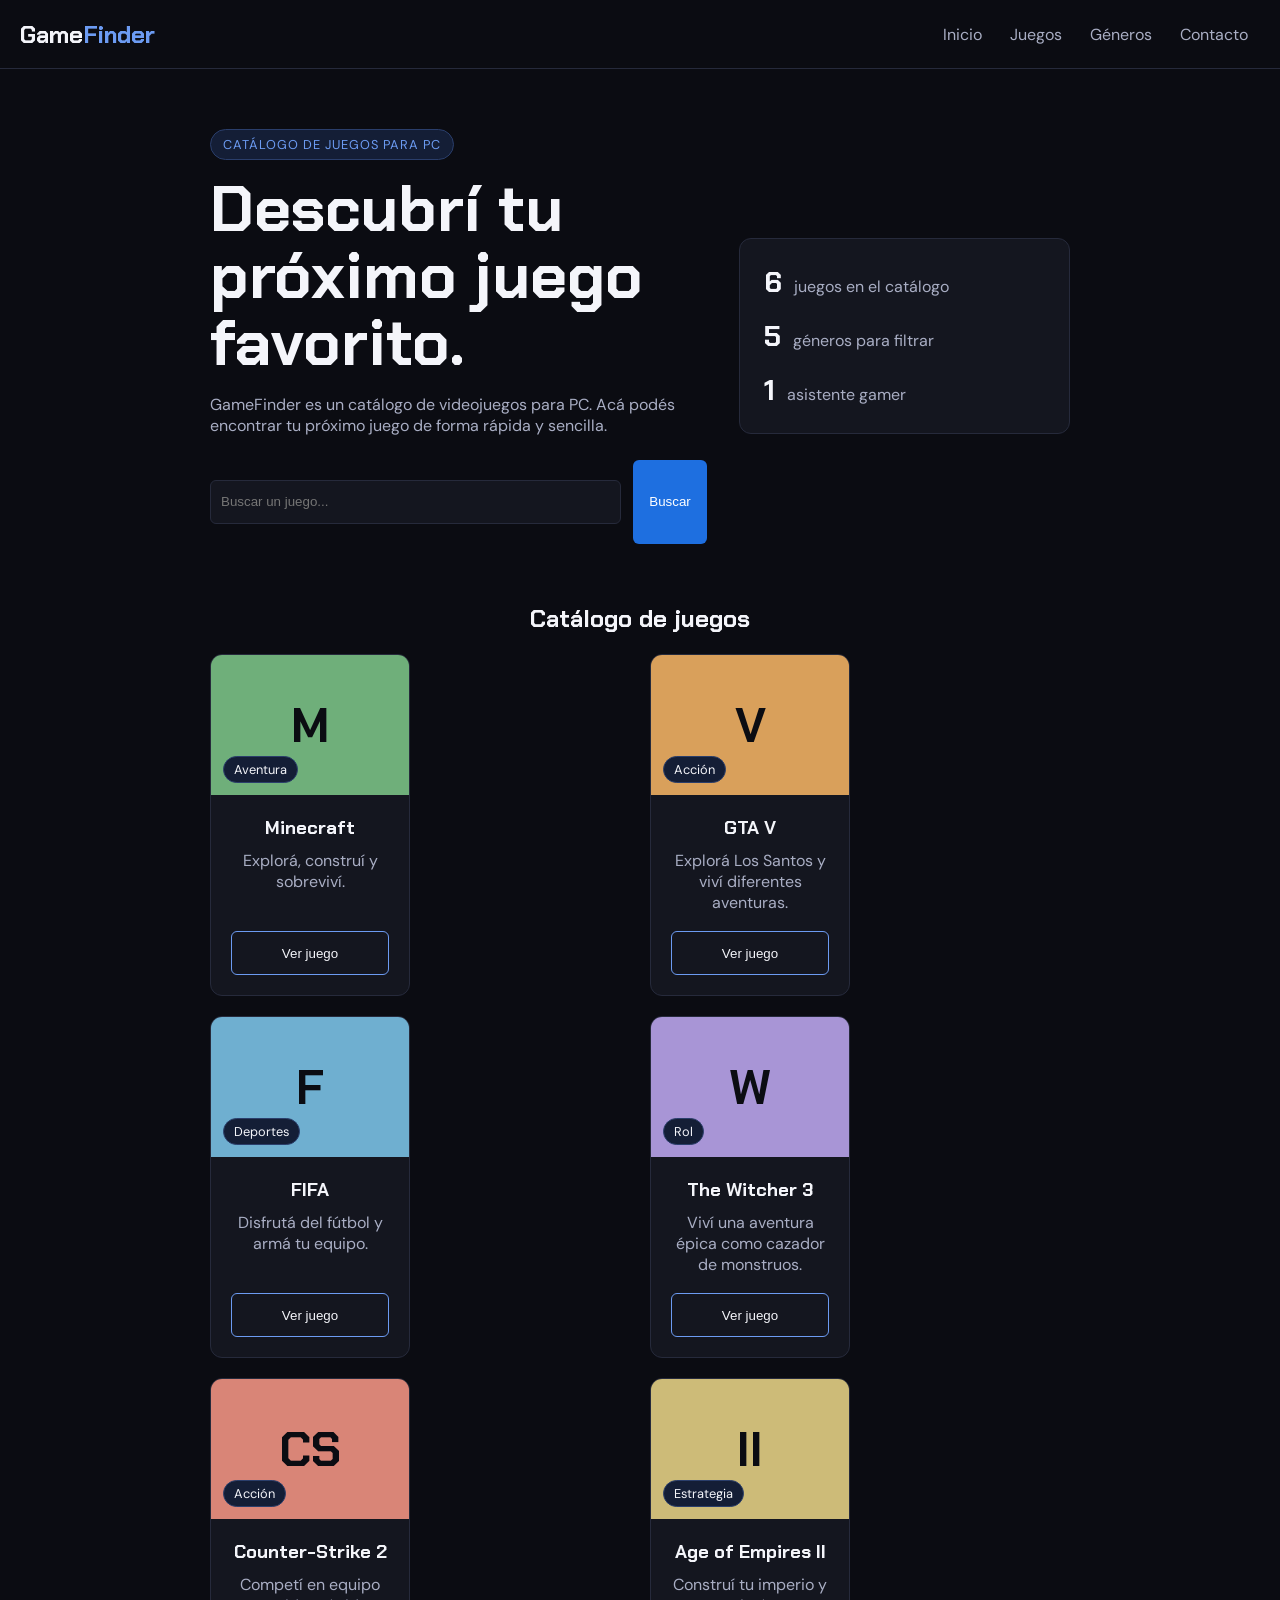
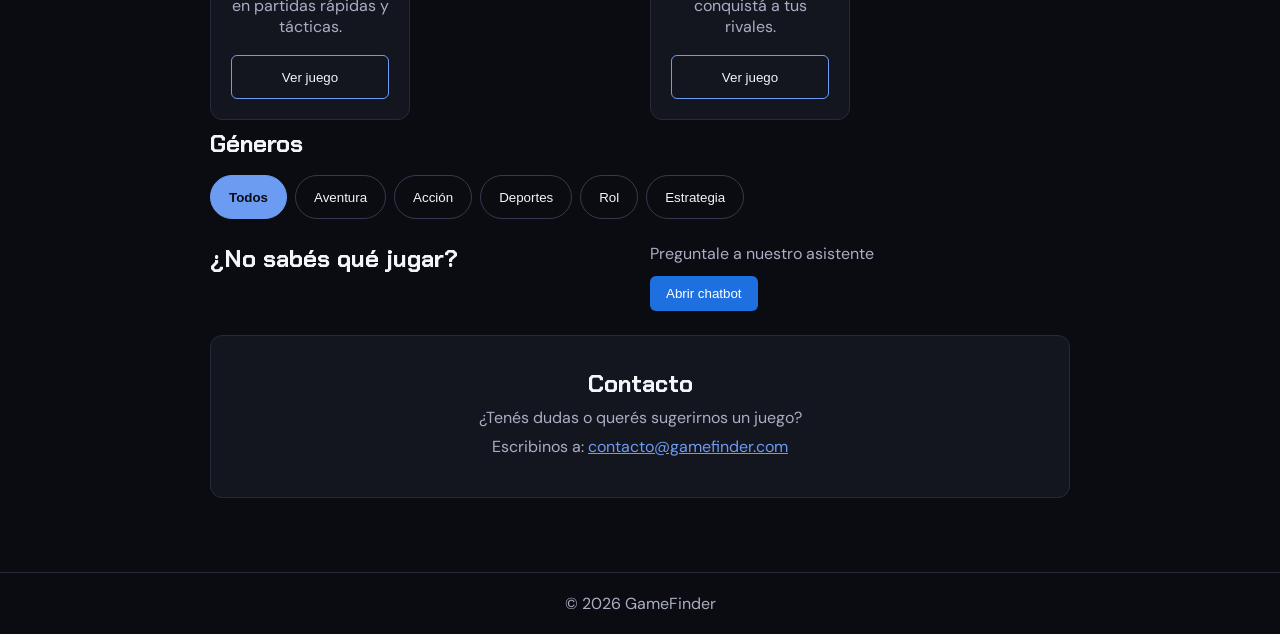
==== index.html @ 6f794fbf "style: rediseño de contacto y pie de página" ====
<!DOCTYPE html>
<html lang="es">

<head>
    <meta charset="UTF-8">
    <meta name="viewport" content="width=device-width, initial-scale=1.0">
    <title>GameFinder</title>
    <link rel="preconnect" href="https://fonts.googleapis.com">
    <link rel="preconnect" href="https://fonts.gstatic.com" crossorigin>
    <link href="https://fonts.googleapis.com/css2?family=Chakra+Petch:wght@600;700&family=DM+Sans:wght@400;500;700&display=swap" rel="stylesheet">
    <link rel="stylesheet" href="style.css">
</head>

<body>

    <header class="cabecera">
        <div class="contenedor-cabecera">
            <h1 class="logo"><a href="#inicio">Game<span>Finder</span></a></h1>
            <nav>
                <a href="#inicio">Inicio</a>
                <a href="#catalogo">Juegos</a>
                <a href="#generos">Géneros</a>
                <a href="#contacto">Contacto</a>
            </nav>
        </div>
    </header>

    <main>
 
        <section id="inicio" class="portada">
            <div class="portada-texto">
                <p class="etiqueta">CATÁLOGO DE JUEGOS PARA PC</p>
                <h2 class="titulo-portada">Descubrí tu próximo juego favorito.</h2>
                <p class="descripcion-portada">GameFinder es un catálogo de videojuegos para PC. Acá podés encontrar tu próximo juego de forma rápida y sencilla.</p>
                <div class="fila-buscador">
                    <input type="text" id="buscador" placeholder="Buscar un juego...">
                    <button type="button" id="boton-buscar">Buscar</button>
                </div>
            </div>
            <aside class="datos-portada">
                <ul>
                    <li><strong id="total-juegos">6</strong><span>juegos en el catálogo</span></li>
                    <li><strong id="total-generos">5</strong><span>géneros para filtrar</span></li>
                    <li><strong>1</strong><span>asistente gamer</span></li>
                </ul>
            </aside>
        </section>
        <h2 id="catalogo">Catálogo de juegos</h2>

        <section>

            <article data-genero="aventura">
                <div class="portada-juego" style="--color-portada: #6FAF7A;">
                    <span class="inicial" aria-hidden="true">M</span>
                    <span class="etiqueta-genero">Aventura</span>
                </div>
                <div class="cuerpo-tarjeta">
                    <h3>Minecraft</h3>
                    <p>Explorá, construí y sobreviví.</p>
                    <button>Ver juego</button>
                </div>
            </article>

            <article data-genero="accion">
                <div class="portada-juego" style="--color-portada: #D9A05B;">
                    <span class="inicial" aria-hidden="true">V</span>
                    <span class="etiqueta-genero">Acción</span>
                </div>
                <div class="cuerpo-tarjeta">
                    <h3>GTA V</h3>
                    <p>Explorá Los Santos y viví diferentes aventuras.</p>
                    <button>Ver juego</button>
                </div>
            </article>

            <article data-genero="deportes">
                <div class="portada-juego" style="--color-portada: #6FAFD0;">
                    <span class="inicial" aria-hidden="true">F</span>
                    <span class="etiqueta-genero">Deportes</span>
                </div>
                <div class="cuerpo-tarjeta">
                    <h3>FIFA</h3>
                    <p>Disfrutá del fútbol y armá tu equipo.</p>
                    <button>Ver juego</button>
                </div>
            </article>
            <article data-genero="rol">
                <div class="portada-juego" style="--color-portada: #A895D6;">
                    <span class="inicial" aria-hidden="true">W</span>
                    <span class="etiqueta-genero">Rol</span>
                </div>
                <div class="cuerpo-tarjeta">
                    <h3>The Witcher 3</h3>
                    <p>Viví una aventura épica como cazador de monstruos.</p>
                    <button>Ver juego</button>
                </div>
            </article>

            <article data-genero="accion">
                <div class="portada-juego" style="--color-portada: #D98577;">
                    <span class="inicial" aria-hidden="true">CS</span>
                    <span class="etiqueta-genero">Acción</span>
                </div>
                <div class="cuerpo-tarjeta">
                    <h3>Counter-Strike 2</h3>
                    <p>Competí en equipo en partidas rápidas y tácticas.</p>
                    <button>Ver juego</button>
                </div>
            </article>

            <article data-genero="estrategia">
                <div class="portada-juego" style="--color-portada: #CDBB78;">
                    <span class="inicial" aria-hidden="true">II</span>
                    <span class="etiqueta-genero">Estrategia</span>
                </div>
                <div class="cuerpo-tarjeta">
                    <h3>Age of Empires II</h3>
                    <p>Construí tu imperio y conquistá a tus rivales.</p>
                    <button>Ver juego</button>
                </div>
            </article>
        </section>
        <p id="sin-resultados" hidden>No encontramos juegos con esa búsqueda.</p>

        <div id="generos">
            <h2>Géneros</h2>
            <button class="activo">Todos</button>
            <button>Aventura</button>
            <button>Acción</button>
            <button>Deportes</button>
            <button>Rol</button>
            <button>Estrategia</button>
        </div>
        <section class="seccion-chat">
            <h2>¿No sabés qué jugar?</h2>
            <div class="chat-grid">
                <div class="chat-texto">
                    <p>Preguntale a nuestro asistente</p>
                    <button type="button" id="boton-chatbot" aria-expanded="false">Abrir chatbot</button>
                </div>
                <div class="panel-chat" id="panel-chat" hidden>
                    <p class="chat-titulo">Asistente gamer</p>
                    <div class="chat-mensajes" id="chat-mensajes">
                        <p class="mensaje bot">¡Hola! Soy tu asistente gamer. Contame qué te gusta y te recomiendo un juego del catálogo.</p>
                    </div>
                    <div class="chat-rapidas">
                        <button type="button" data-respuesta="accion">Quiero algo de acción</button>
                        <button type="button" data-respuesta="equipo">Para jugar en equipo</button>
                        <button type="button" data-respuesta="construir">Quiero construir</button>
                    </div>
                    <div class="chat-entrada">
                        <input type="text" id="chat-input" placeholder="Escribí lo que te gusta...">
                        <button type="button" id="chat-enviar">Enviar</button>
                    </div>
                </div>
            </div>
        </section>
        <div id="contacto">
            <h2>Contacto</h2>
            <p>¿Tenés dudas o querés sugerirnos un juego?</p>
            <p>Escribinos a: <a href="mailto:contacto@gamefinder.com">contacto@gamefinder.com</a></p>
        </div>
    </main>

    <footer>
        <p>© 2026 GameFinder</p>
    </footer>
    <script src="script.js"></script>
</body>

</html>
---- style.css ----
/* ===== Variables de color y tipografías ===== */
:root {
    --fondo: #0B0C12;
    --superficie: #14161F;
    --superficie-chat: #1E2230;
    --borde: #262A3B;
    --borde-boton: #343950;
    --texto: #F4F5FA;
    --texto-secundario: #A9AEC4;
    --acento: #6C9BF2;
    --fondo-etiqueta: #141E36;
    --borde-etiqueta: #2A3E6B;
    --fuente-titulos: 'Chakra Petch', sans-serif;
    --fuente-texto: 'DM Sans', sans-serif;
}

/* ===== Reset básico ===== */
* {
    box-sizing: border-box;
}

body {
    background-color: var(--fondo);
    color: var(--texto);
    font-family: var(--fuente-texto);
    margin: 0;
}

h1,
h2,
h3 {
    font-family: var(--fuente-titulos);
}

/* ===== Cabecera ===== */
.cabecera {
    background-color: var(--fondo);
    border-bottom: 1px solid var(--borde);
    padding: 12px 20px;
}

.contenedor-cabecera {
    max-width: 1280px;
    margin: 0 auto;
    display: flex;
    align-items: center;
    justify-content: space-between;
    gap: 16px;
    flex-wrap: wrap;
}

.logo {
    font-size: 1.5rem;
    margin: 0;
}

.logo a {
    color: var(--texto);
    text-decoration: none;
}

.logo span {
    color: var(--acento);
}

/* ===== Menú de navegación ===== */
nav {
    display: flex;
    flex-wrap: wrap;
    gap: 4px;
}

nav a {
    color: var(--texto-secundario);
    text-decoration: none;
    display: inline-flex;
    align-items: center;
    min-height: 44px;
    padding: 10px 12px;
}

nav a:hover {
    color: var(--texto);
}

/* ===== Contenido principal ===== */
main {
    max-width: 900px;
    margin: 0 auto;
    padding: 20px;
    text-align: center;
    width: 100%;
}

/* ===== Portada ===== */
.portada {
    display: grid;
    grid-template-columns: 1.2fr 0.8fr;
    gap: 32px;
    align-items: center;
    text-align: left;
    padding: 40px 0;
}

.etiqueta {
    display: inline-block;
    background-color: var(--fondo-etiqueta);
    border: 1px solid var(--borde-etiqueta);
    color: var(--acento);
    font-size: 0.8rem;
    letter-spacing: 1px;
    padding: 6px 12px;
    border-radius: 999px;
    margin: 0 0 16px 0;
}

.titulo-portada {
    font-size: clamp(2rem, 5vw, 4.25rem);
    line-height: 1.05;
    margin: 0 0 16px 0;
    color: var(--texto);
}

.descripcion-portada {
    color: var(--texto-secundario);
    margin: 0 0 24px 0;
}

.fila-buscador {
    display: flex;
    gap: 12px;
}

.fila-buscador input {
    flex: 1;
    background-color: var(--superficie);
    border: 1px solid var(--borde);
    color: var(--texto);
    min-height: 44px;
}

.fila-buscador button {
    min-height: 44px;
    white-space: nowrap;
}

.datos-portada {
    background-color: var(--superficie);
    border: 1px solid var(--borde);
    border-radius: 12px;
    padding: 24px;
}

.datos-portada ul {
    list-style: none;
    margin: 0;
    padding: 0;
    display: grid;
    gap: 16px;
}

.datos-portada li {
    display: flex;
    align-items: baseline;
    gap: 12px;
}

.datos-portada strong {
    font-family: var(--fuente-titulos);
    font-size: 1.8rem;
    color: var(--texto);
}

.datos-portada span {
    color: var(--texto-secundario);
}

/* ===== Géneros ===== */
#generos {
    display: flex;
    flex-wrap: wrap;
    gap: 8px;
    align-items: center;
    margin: 8px 0 24px 0;
    text-align: left;
}

#generos h2 {
    flex-basis: 100%;
    margin: 0 0 8px 0;
}

#generos button {
    background-color: transparent;
    border: 1px solid var(--borde-boton);
    color: var(--texto);
    border-radius: 999px;
    padding: 10px 18px;
    min-height: 44px;
    cursor: pointer;
}

#generos button:hover {
    border-color: var(--acento);
}

#generos button.activo {
    background-color: var(--acento);
    border-color: var(--acento);
    color: #0B0C12;
    font-weight: 700;
}

input {
    padding: 10px;
    width: 250px;
    border: none;
    border-radius: 6px;
    margin-bottom: 25px;
}

/* ===== Tarjetas de juegos ===== */
section {
    display: grid;
    grid-template-columns: repeat(auto-fit, minmax(280px, 1fr));
    gap: 20px;
    width: 100%;
}

article {
    background-color: var(--superficie);
    border: 1px solid var(--borde);
    border-radius: 12px;
    overflow: hidden;
    display: flex;
    flex-direction: column;
    transition: transform 0.2s;
}

article:hover {
    transform: translateY(-4px);
}

.portada-juego {
    background-color: var(--color-portada);
    min-height: 140px;
    display: flex;
    align-items: center;
    justify-content: center;
    position: relative;
}

.inicial {
    font-family: var(--fuente-titulos);
    font-size: 3rem;
    font-weight: 700;
    color: #0B0C12;
}

.etiqueta-genero {
    position: absolute;
    bottom: 12px;
    left: 12px;
    background-color: var(--fondo-etiqueta);
    border: 1px solid var(--borde-etiqueta);
    color: var(--texto);
    font-size: 0.8rem;
    padding: 4px 10px;
    border-radius: 999px;
}

.cuerpo-tarjeta {
    padding: 20px;
    display: flex;
    flex-direction: column;
    gap: 10px;
    flex: 1;
}

.cuerpo-tarjeta h3 {
    margin: 0;
}

.cuerpo-tarjeta p {
    color: var(--texto-secundario);
    margin: 0 0 8px 0;
    flex: 1;
}

.cuerpo-tarjeta button {
    background-color: transparent;
    border: 1px solid var(--acento);
    color: var(--texto);
    min-height: 44px;
}

.cuerpo-tarjeta button:hover {
    background-color: var(--acento);
    color: #0B0C12;
}

/* ===== Mensaje sin resultados ===== */
#sin-resultados {
    color: var(--texto-secundario);
    margin: 16px 0 8px 0;
}

/* ===== Botones ===== */
button {
    background-color: #1e6fe0;
    color: white;
    padding: 10px 16px;
    border: none;
    border-radius: 6px;
    cursor: pointer;
}

button:hover {
    background-color: #4da3ff;
}

/* ===== Chatbot ===== */
.seccion-chat {
    text-align: left;
    margin: 8px 0 24px 0;
}

.seccion-chat h2 {
    margin: 0 0 12px 0;
}

.chat-grid {
    display: grid;
    grid-template-columns: repeat(auto-fit, minmax(280px, 1fr));
    gap: 24px;
    align-items: start;
}

.chat-texto p {
    color: var(--texto-secundario);
    margin: 0 0 12px 0;
}

.panel-chat {
    background-color: var(--superficie);
    border: 1px solid var(--borde);
    border-radius: 12px;
    padding: 20px;
}

.chat-titulo {
    font-family: var(--fuente-titulos);
    margin: 0 0 12px 0;
}

.chat-mensajes {
    display: grid;
    gap: 10px;
    margin-bottom: 12px;
}

.mensaje {
    margin: 0;
    padding: 10px 12px;
    border-radius: 10px;
}

.mensaje.bot {
    background-color: var(--superficie-chat);
    color: var(--texto);
}

.mensaje.user {
    background-color: var(--fondo-etiqueta);
    border: 1px solid var(--borde-etiqueta);
    color: var(--texto);
}

.chat-rapidas {
    display: flex;
    flex-wrap: wrap;
    gap: 8px;
    margin-bottom: 12px;
}

.chat-rapidas button {
    background-color: transparent;
    border: 1px solid var(--borde-boton);
    color: var(--texto);
    border-radius: 999px;
    padding: 8px 14px;
    min-height: 44px;
    cursor: pointer;
}

.chat-rapidas button:hover {
    border-color: var(--acento);
}

.chat-entrada {
    display: flex;
    gap: 8px;
}

.chat-entrada input {
    flex: 1;
    background-color: var(--fondo);
    border: 1px solid var(--borde);
    color: var(--texto);
    min-height: 44px;
}

/* ===== Contacto ===== */
#contacto {
    background-color: var(--superficie);
    border: 1px solid var(--borde);
    border-radius: 12px;
    padding: 32px 24px;
    margin: 8px 0 24px 0;
}

#contacto h2 {
    margin: 0 0 8px 0;
}

#contacto p {
    color: var(--texto-secundario);
    margin: 8px 0;
}

#contacto a {
    color: var(--acento);
}

/* ===== Pie de página ===== */
footer {
    background-color: var(--fondo);
    border-top: 1px solid var(--borde);
    color: var(--texto-secundario);
    padding: 20px;
    margin-top: 30px;
    text-align: center;
}

footer p {
    margin: 0;
}

/* Buscador centrado */
input {
    display: block;
    margin: 20px auto;
    width: 300px;
    max-width: 90%;
}

/* ===== Media queries - Diseño responsive ===== */

/* Móvil: hasta 480px */
@media (max-width: 480px) {
    header {
        padding: 20px 15px;
    }

    h1 {
        font-size: 1.8rem;
    }

    header p {
        font-size: 0.95rem;
    }

    nav {
        padding: 10px;
        display: flex;
        flex-wrap: wrap;
        justify-content: center;
        gap: 5px;
    }

    nav a {
        margin: 5px 8px;
        font-size: 0.9rem;
    }

    main {
        padding: 15px 10px;
    }

    input {
        width: 90%;
        max-width: 95%;
        font-size: 0.9rem;
    }

    section {
        gap: 15px;
        flex-direction: column;
        align-items: center;
    }

    article {
        width: 100%;
        max-width: 320px;
        padding: 15px;
    }

    h2 {
        font-size: 1.4rem;
    }

    h3 {
        font-size: 1.15rem;
    }

    p {
        font-size: 0.9rem;
    }

    button {
        font-size: 0.9rem;
        padding: 9px 14px;
    }

    .chatbot {
        max-width: 95%;
        padding: 15px;
        margin: 20px auto;
    }

    #generos {
        padding: 0 5px;
    }

    #generos button {
        margin: 5px;
        font-size: 0.85rem;
        padding: 8px 12px;
    }
}

/* Tablet: 481px a 991px */
@media (min-width: 481px) and (max-width: 991px) {
    nav {
        padding: 12px;
    }

    nav a {
        margin: 8px 12px;
    }

    main {
        padding: 18px 15px;
    }

    input {
        width: 85%;
        max-width: 400px;
    }

    section {
        gap: 15px;
    }

    article {
        width: calc(50% - 10px);
        max-width: 250px;
        padding: 18px;
    }

    .chatbot {
        max-width: 80%;
    }
}

/* Laptop/Escritorio: 992px en adelante */
@media (min-width: 992px) {
    section {
        justify-content: center;
    }

    article {
        width: 200px;
    }
}
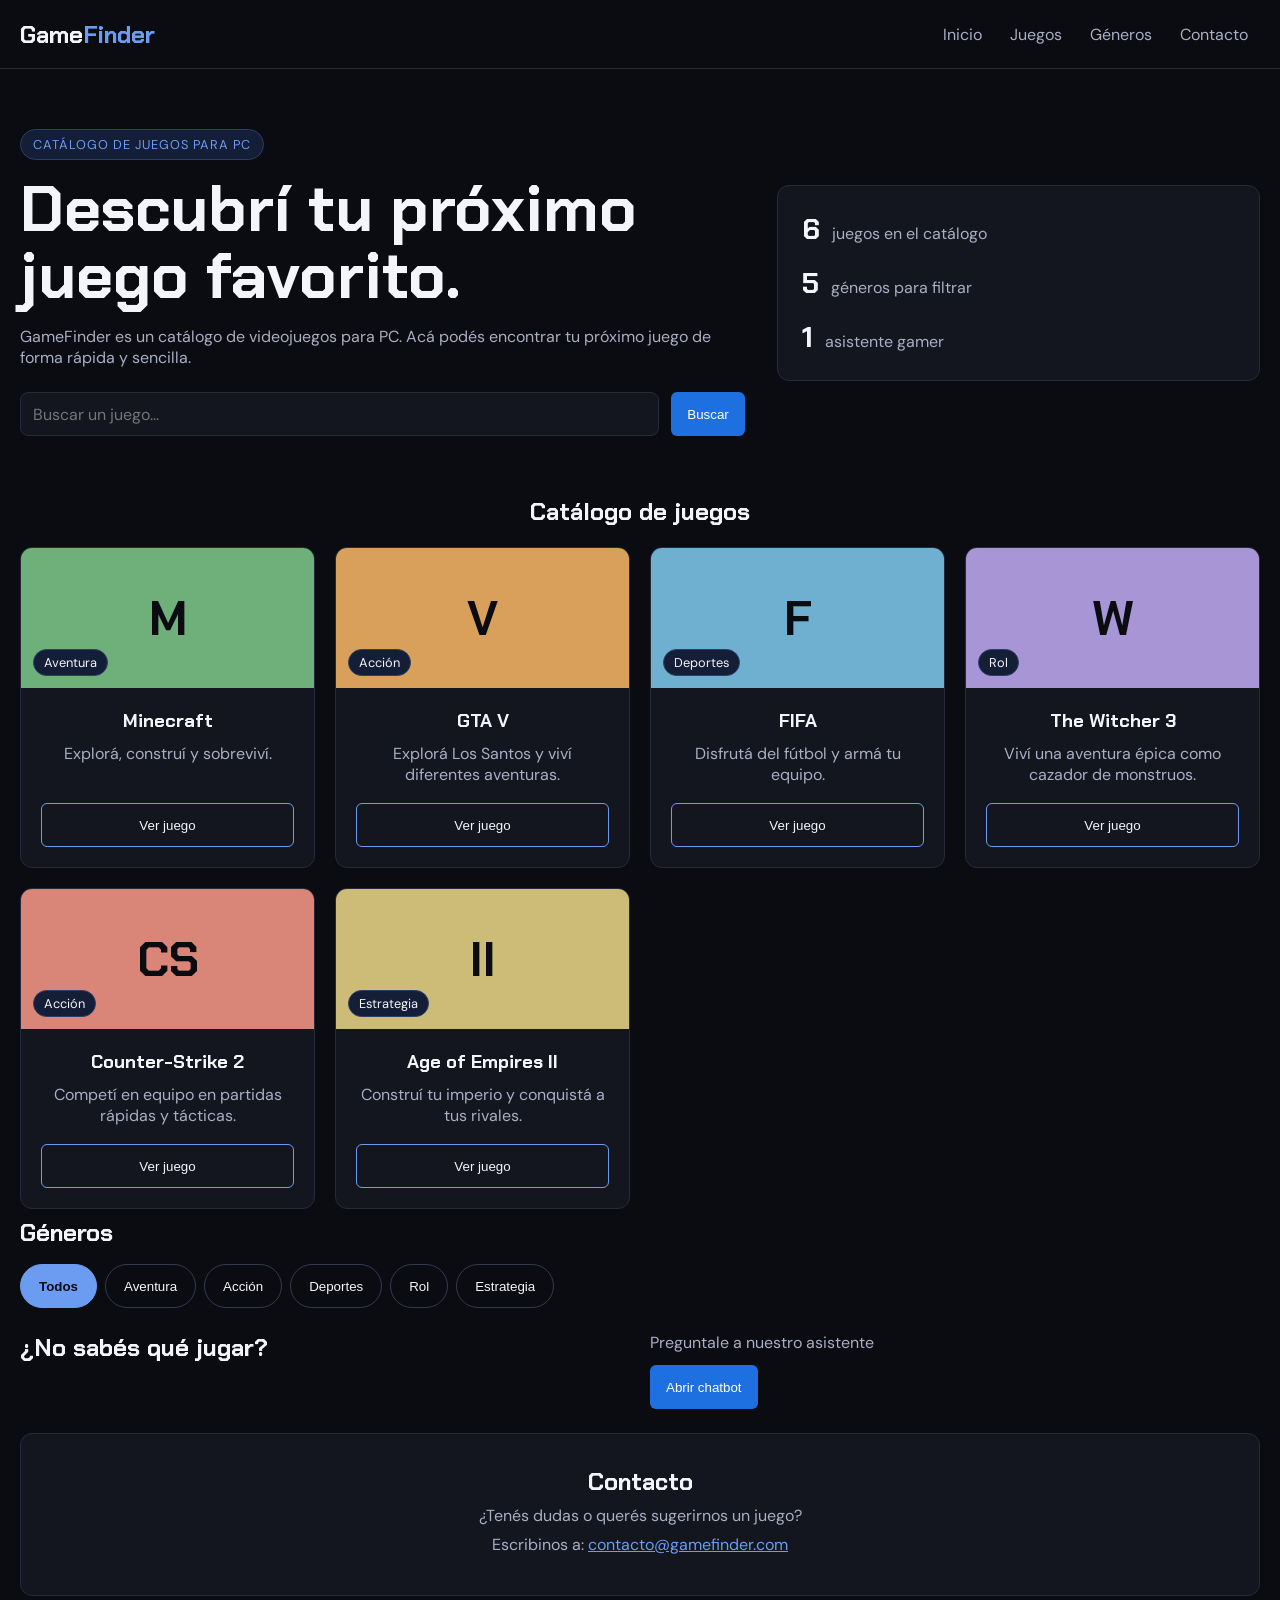
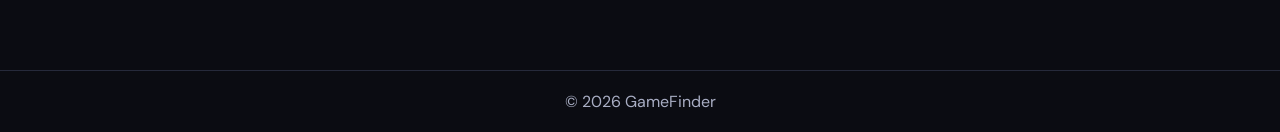
==== commit 167f3942: "fix: accesibilidad (labels, contraste, tamaño de botones)" ====
--- a/index.html
+++ b/index.html
@@ -33,6 +33,7 @@
                 <h2 class="titulo-portada">Descubrí tu próximo juego favorito.</h2>
                 <p class="descripcion-portada">GameFinder es un catálogo de videojuegos para PC. Acá podés encontrar tu próximo juego de forma rápida y sencilla.</p>
                 <div class="fila-buscador">
+                    <label class="solo-lectores" for="buscador">Buscar un juego por su nombre</label>
                     <input type="text" id="buscador" placeholder="Buscar un juego...">
                     <button type="button" id="boton-buscar">Buscar</button>
                 </div>
@@ -140,7 +141,7 @@
                 </div>
                 <div class="panel-chat" id="panel-chat" hidden>
                     <p class="chat-titulo">Asistente gamer</p>
-                    <div class="chat-mensajes" id="chat-mensajes">
+                    <div class="chat-mensajes" id="chat-mensajes" aria-live="polite">
                         <p class="mensaje bot">¡Hola! Soy tu asistente gamer. Contame qué te gusta y te recomiendo un juego del catálogo.</p>
                     </div>
                     <div class="chat-rapidas">
@@ -149,6 +150,7 @@
                         <button type="button" data-respuesta="construir">Quiero construir</button>
                     </div>
                     <div class="chat-entrada">
+                        <label class="solo-lectores" for="chat-input">Escribí lo que te gusta jugar</label>
                         <input type="text" id="chat-input" placeholder="Escribí lo que te gusta...">
                         <button type="button" id="chat-enviar">Enviar</button>
                     </div>
--- a/style.css
+++ b/style.css
@@ -32,6 +32,25 @@
     font-family: var(--fuente-titulos);
 }
 
+/* ===== Accesibilidad ===== */
+/* Etiquetas solo para lectores de pantalla. */
+.solo-lectores {
+    position: absolute;
+    width: 1px;
+    height: 1px;
+    overflow: hidden;
+    clip: rect(0, 0, 0, 0);
+    white-space: nowrap;
+}
+
+/* Foco visible para quienes navegan con teclado. */
+a:focus-visible,
+button:focus-visible,
+input:focus-visible {
+    outline: 2px solid var(--acento);
+    outline-offset: 2px;
+}
+
 /* ===== Cabecera ===== */
 .cabecera {
     background-color: var(--fondo);
@@ -211,18 +230,10 @@
     font-weight: 700;
 }
 
-input {
-    padding: 10px;
-    width: 250px;
-    border: none;
-    border-radius: 6px;
-    margin-bottom: 25px;
-}
-
 /* ===== Tarjetas de juegos ===== */
 section {
     display: grid;
-    grid-template-columns: repeat(auto-fit, minmax(280px, 1fr));
+    grid-template-columns: repeat(auto-fit, minmax(min(280px, 100%), 1fr));
     gap: 20px;
     width: 100%;
 }
@@ -313,6 +324,7 @@
     border: none;
     border-radius: 6px;
     cursor: pointer;
+    min-height: 44px;
 }
 
 button:hover {
@@ -331,7 +343,7 @@
 
 .chat-grid {
     display: grid;
-    grid-template-columns: repeat(auto-fit, minmax(280px, 1fr));
+    grid-template-columns: repeat(auto-fit, minmax(min(280px, 100%), 1fr));
     gap: 24px;
     align-items: start;
 }
@@ -446,140 +458,89 @@
     margin: 0;
 }
 
-/* Buscador centrado */
+/* ===== Campos de texto base ===== */
 input {
-    display: block;
-    margin: 20px auto;
-    width: 300px;
-    max-width: 90%;
+    font: inherit;
+    padding: 10px 12px;
+    border-radius: 8px;
 }
 
 /* ===== Media queries - Diseño responsive ===== */
 
-/* Móvil: hasta 480px */
+/* Celular: hasta 480px (una columna, menú en varias líneas) */
 @media (max-width: 480px) {
-    header {
-        padding: 20px 15px;
-    }
-
-    h1 {
-        font-size: 1.8rem;
-    }
-
-    header p {
-        font-size: 0.95rem;
-    }
-
-    nav {
-        padding: 10px;
-        display: flex;
-        flex-wrap: wrap;
-        justify-content: center;
-        gap: 5px;
+    .cabecera {
+        padding: 10px 12px;
+    }
+
+    .contenedor-cabecera {
+        gap: 8px;
+    }
+
+    .logo {
+        font-size: 1.3rem;
     }
 
     nav a {
-        margin: 5px 8px;
+        padding: 8px 10px;
         font-size: 0.9rem;
     }
 
     main {
-        padding: 15px 10px;
-    }
-
-    input {
-        width: 90%;
-        max-width: 95%;
-        font-size: 0.9rem;
-    }
-
-    section {
-        gap: 15px;
+        padding: 15px 12px;
+    }
+
+    .portada {
+        grid-template-columns: 1fr;
+        gap: 24px;
+        padding: 24px 0;
+    }
+
+    .titulo-portada {
+        font-size: 2rem;
+    }
+
+    .fila-buscador {
         flex-direction: column;
-        align-items: center;
-    }
-
-    article {
-        width: 100%;
-        max-width: 320px;
-        padding: 15px;
+    }
+
+    #generos button {
+        font-size: 0.85rem;
+        padding: 8px 14px;
+    }
+
+    .datos-portada {
+        padding: 18px;
+    }
+
+    #contacto {
+        padding: 24px 18px;
     }
 
     h2 {
         font-size: 1.4rem;
     }
-
-    h3 {
-        font-size: 1.15rem;
-    }
-
-    p {
-        font-size: 0.9rem;
-    }
-
-    button {
-        font-size: 0.9rem;
-        padding: 9px 14px;
-    }
-
-    .chatbot {
-        max-width: 95%;
-        padding: 15px;
-        margin: 20px auto;
-    }
-
-    #generos {
-        padding: 0 5px;
-    }
-
-    #generos button {
-        margin: 5px;
-        font-size: 0.85rem;
-        padding: 8px 12px;
-    }
-}
-
-/* Tablet: 481px a 991px */
+}
+
+/* Tablet: 481px a 991px (tarjetas en 2 columnas) */
 @media (min-width: 481px) and (max-width: 991px) {
-    nav {
-        padding: 12px;
-    }
-
-    nav a {
-        margin: 8px 12px;
-    }
-
     main {
-        padding: 18px 15px;
-    }
-
-    input {
-        width: 85%;
-        max-width: 400px;
+        padding: 18px 16px;
+    }
+
+    .portada {
+        grid-template-columns: 1fr;
+        gap: 24px;
     }
 
     section {
-        gap: 15px;
-    }
-
-    article {
-        width: calc(50% - 10px);
-        max-width: 250px;
-        padding: 18px;
-    }
-
-    .chatbot {
-        max-width: 80%;
-    }
-}
-
-/* Laptop/Escritorio: 992px en adelante */
+        grid-template-columns: repeat(2, 1fr);
+    }
+}
+
+/* Escritorio: 992px o más (contenido centrado) */
 @media (min-width: 992px) {
-    section {
-        justify-content: center;
-    }
-
-    article {
-        width: 200px;
+    main {
+        max-width: 1280px;
     }
 }
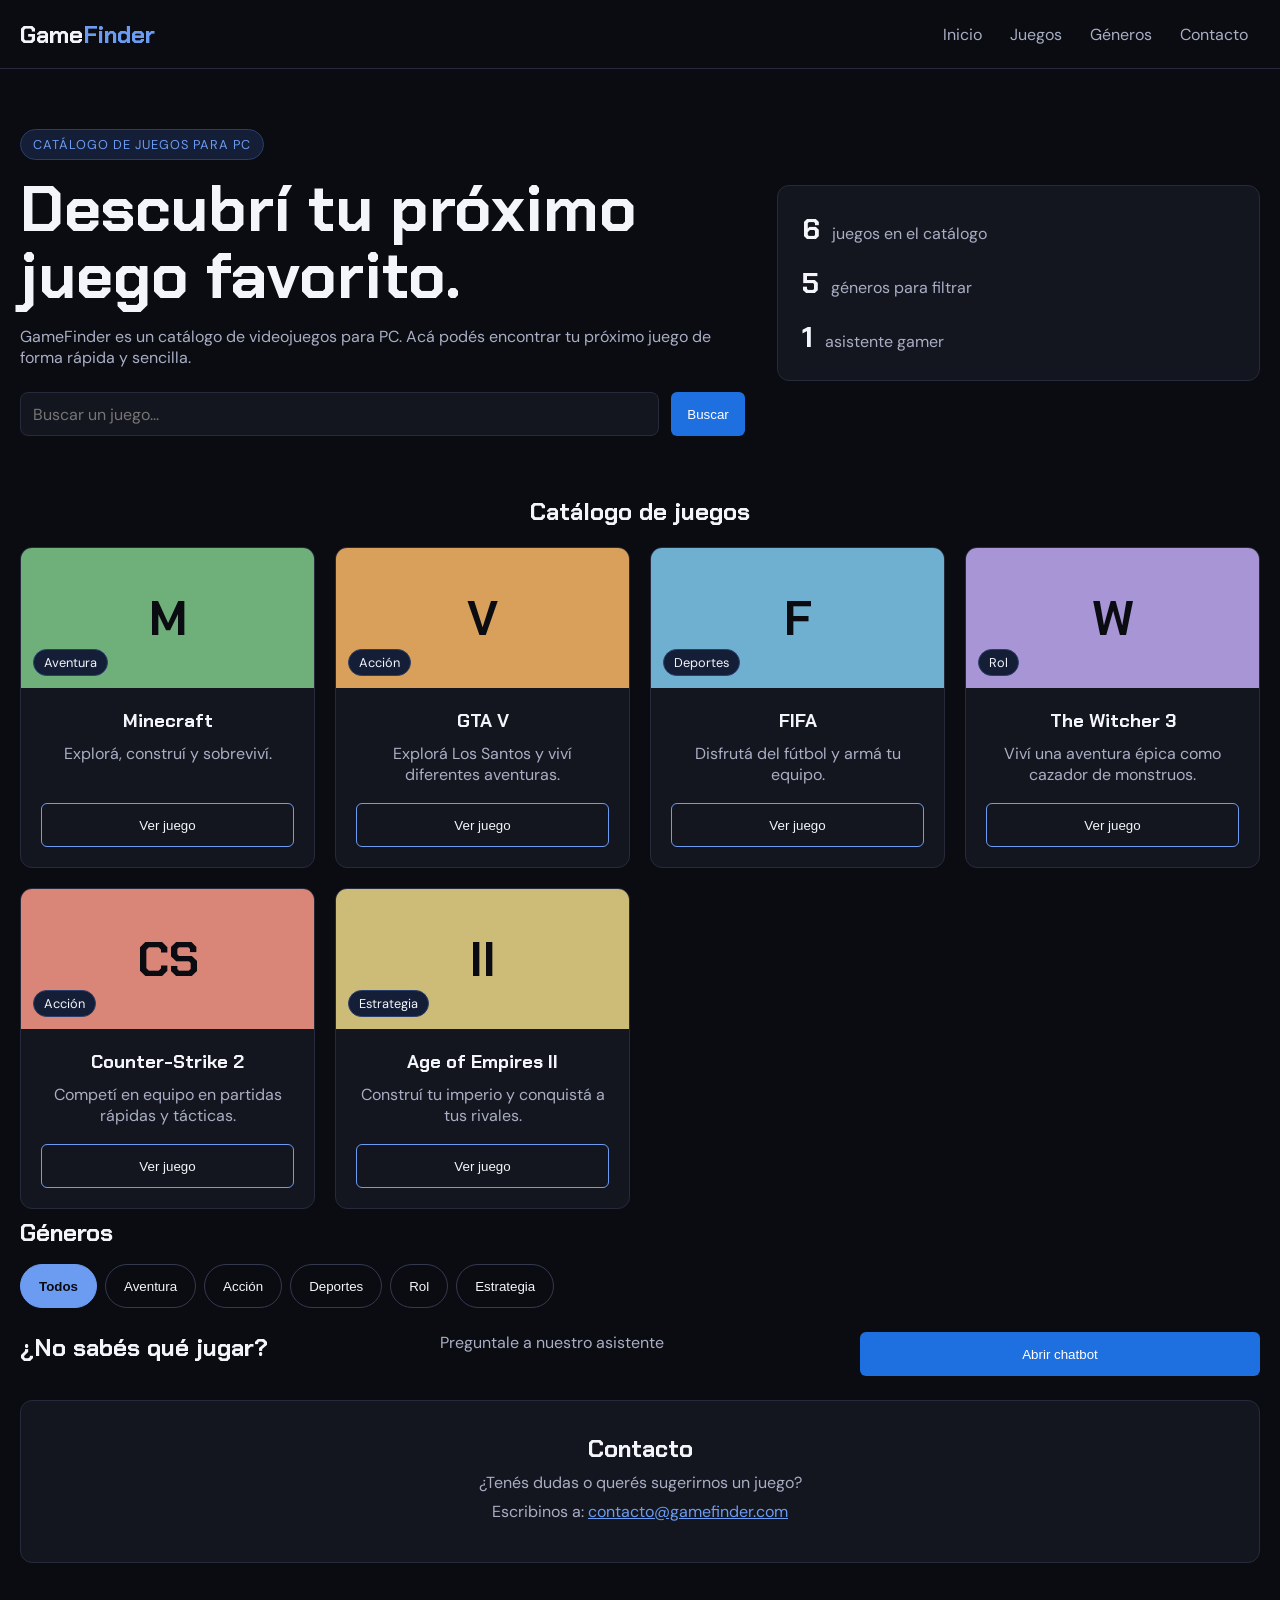
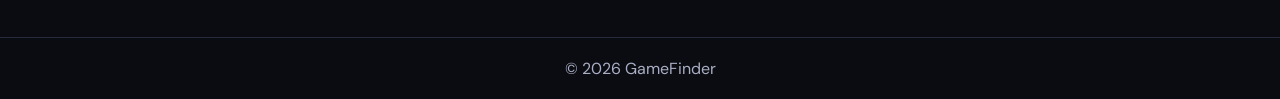
==== commit cf0bb59a: "refactor: saco el panel de chat incrustado de la sección y dejo solo el botón Abrir chatbot" ====
--- a/index.html
+++ b/index.html
@@ -134,28 +134,8 @@
         </div>
         <section class="seccion-chat">
             <h2>¿No sabés qué jugar?</h2>
-            <div class="chat-grid">
-                <div class="chat-texto">
-                    <p>Preguntale a nuestro asistente</p>
-                    <button type="button" id="boton-chatbot" aria-expanded="false">Abrir chatbot</button>
-                </div>
-                <div class="panel-chat" id="panel-chat" hidden>
-                    <p class="chat-titulo">Asistente gamer</p>
-                    <div class="chat-mensajes" id="chat-mensajes" aria-live="polite">
-                        <p class="mensaje bot">¡Hola! Soy tu asistente gamer. Contame qué te gusta y te recomiendo un juego del catálogo.</p>
-                    </div>
-                    <div class="chat-rapidas">
-                        <button type="button" data-respuesta="accion">Quiero algo de acción</button>
-                        <button type="button" data-respuesta="equipo">Para jugar en equipo</button>
-                        <button type="button" data-respuesta="construir">Quiero construir</button>
-                    </div>
-                    <div class="chat-entrada">
-                        <label class="solo-lectores" for="chat-input">Escribí lo que te gusta jugar</label>
-                        <input type="text" id="chat-input" placeholder="Escribí lo que te gusta...">
-                        <button type="button" id="chat-enviar">Enviar</button>
-                    </div>
-                </div>
-            </div>
+            <p>Preguntale a nuestro asistente</p>
+            <button type="button" id="boton-chatbot">Abrir chatbot</button>
         </section>
         <div id="contacto">
             <h2>Contacto</h2>
--- a/style.css
+++ b/style.css
@@ -331,95 +331,19 @@
     background-color: #4da3ff;
 }
 
-/* ===== Chatbot ===== */
+/* ===== Chatbot (sección) ===== */
 .seccion-chat {
     text-align: left;
     margin: 8px 0 24px 0;
 }
 
 .seccion-chat h2 {
+    margin: 0 0 8px 0;
+}
+
+.seccion-chat p {
+    color: var(--texto-secundario);
     margin: 0 0 12px 0;
-}
-
-.chat-grid {
-    display: grid;
-    grid-template-columns: repeat(auto-fit, minmax(min(280px, 100%), 1fr));
-    gap: 24px;
-    align-items: start;
-}
-
-.chat-texto p {
-    color: var(--texto-secundario);
-    margin: 0 0 12px 0;
-}
-
-.panel-chat {
-    background-color: var(--superficie);
-    border: 1px solid var(--borde);
-    border-radius: 12px;
-    padding: 20px;
-}
-
-.chat-titulo {
-    font-family: var(--fuente-titulos);
-    margin: 0 0 12px 0;
-}
-
-.chat-mensajes {
-    display: grid;
-    gap: 10px;
-    margin-bottom: 12px;
-}
-
-.mensaje {
-    margin: 0;
-    padding: 10px 12px;
-    border-radius: 10px;
-}
-
-.mensaje.bot {
-    background-color: var(--superficie-chat);
-    color: var(--texto);
-}
-
-.mensaje.user {
-    background-color: var(--fondo-etiqueta);
-    border: 1px solid var(--borde-etiqueta);
-    color: var(--texto);
-}
-
-.chat-rapidas {
-    display: flex;
-    flex-wrap: wrap;
-    gap: 8px;
-    margin-bottom: 12px;
-}
-
-.chat-rapidas button {
-    background-color: transparent;
-    border: 1px solid var(--borde-boton);
-    color: var(--texto);
-    border-radius: 999px;
-    padding: 8px 14px;
-    min-height: 44px;
-    cursor: pointer;
-}
-
-.chat-rapidas button:hover {
-    border-color: var(--acento);
-}
-
-.chat-entrada {
-    display: flex;
-    gap: 8px;
-}
-
-.chat-entrada input {
-    flex: 1;
-    background-color: var(--fondo);
-    border: 1px solid var(--borde);
-    color: var(--texto);
-    min-height: 44px;
 }
 
 /* ===== Contacto ===== */
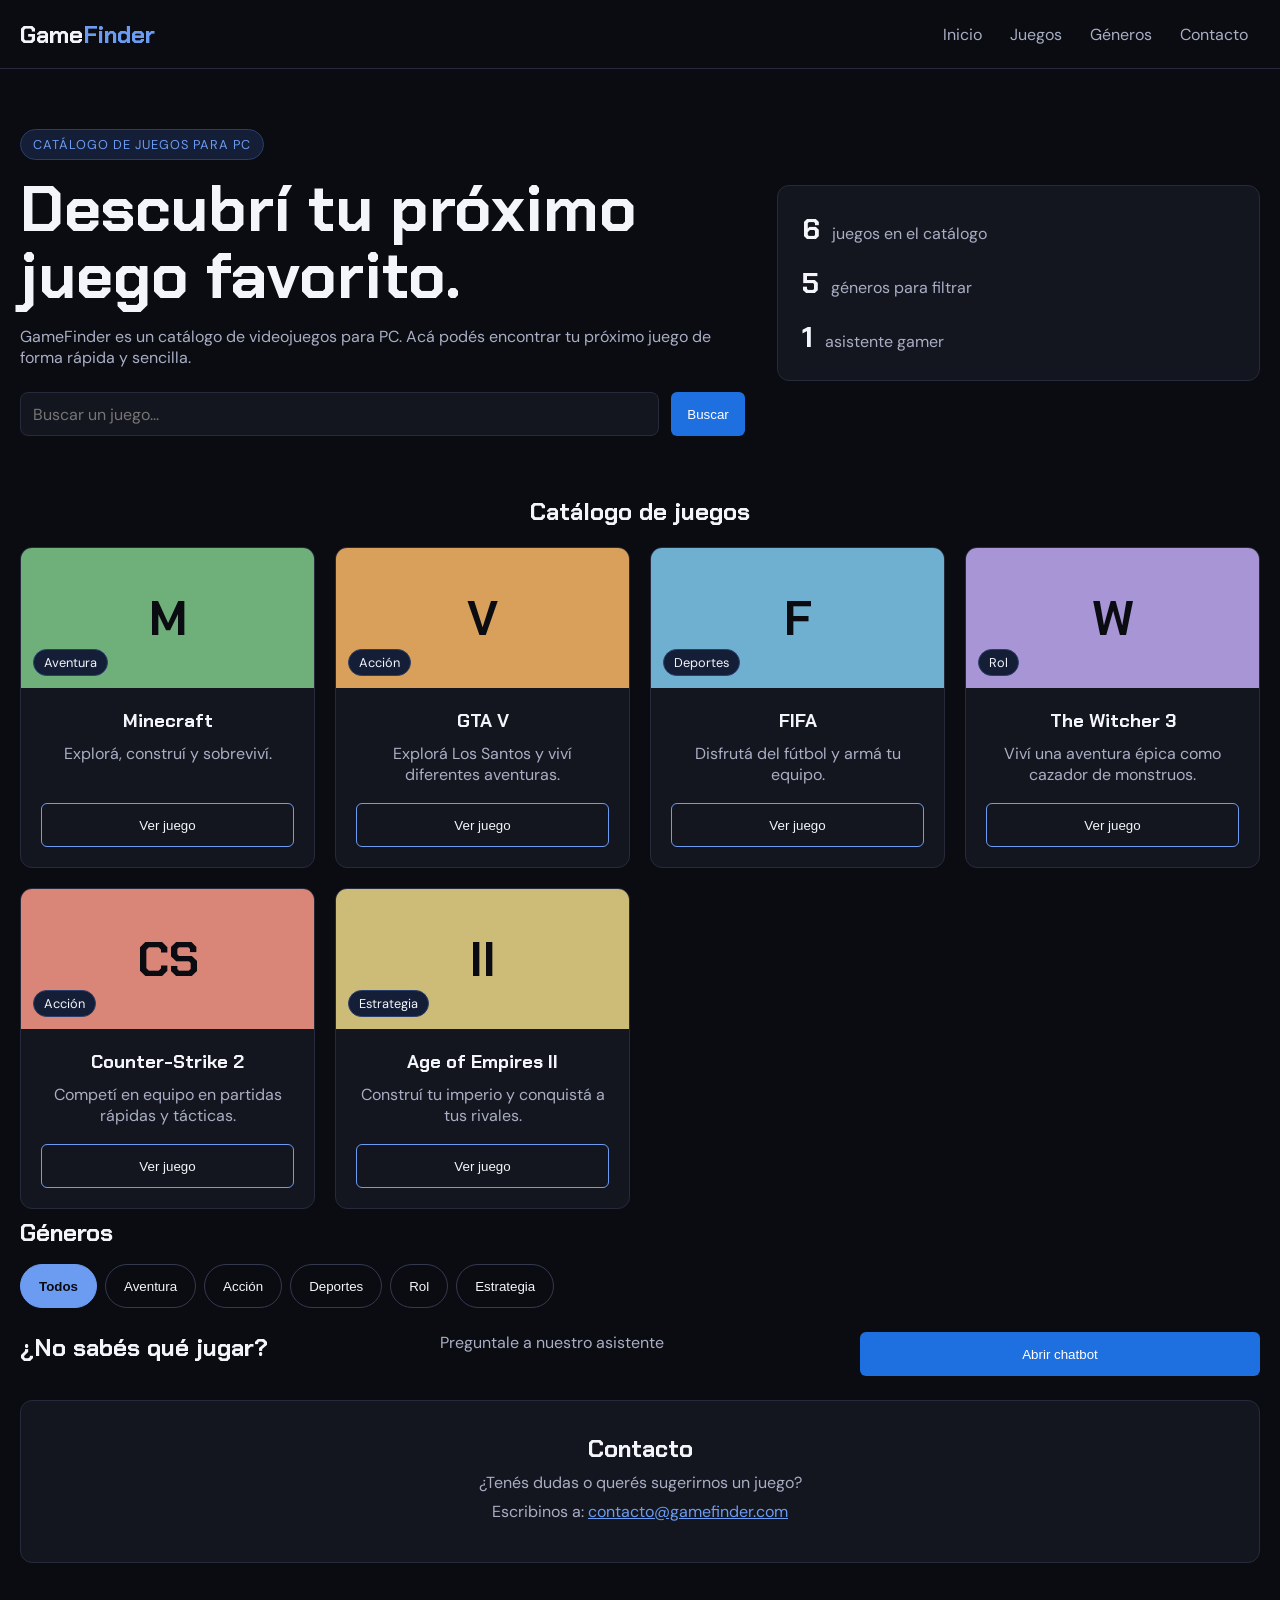
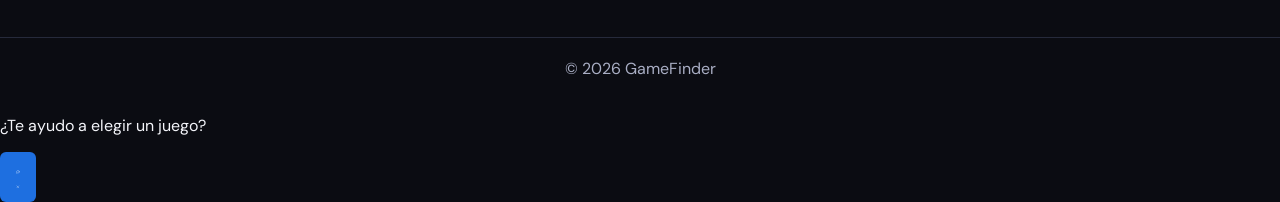
==== commit 8c73cce9: "feat: estructura HTML del botón flotante y la ventana de chat" ====
--- a/index.html
+++ b/index.html
@@ -147,6 +147,40 @@
     <footer>
         <p>© 2026 GameFinder</p>
     </footer>
+
+    <!-- ===== Chatbot flotante ===== -->
+    <p class="chat-globito" id="chat-globito">¿Te ayudo a elegir un juego?</p>
+    <button type="button" class="chat-flotante" id="boton-chat-flotante" aria-label="Abrir chat" aria-expanded="false" aria-controls="ventana-chat">
+        <svg class="icono-chat" viewBox="0 0 24 24" fill="none" stroke="currentColor" stroke-width="2" stroke-linecap="round" stroke-linejoin="round" aria-hidden="true"><path d="M21 11.5a8.38 8.38 0 0 1-.9 3.8 8.5 8.5 0 0 1-7.6 4.7 8.38 8.38 0 0 1-3.8-.9L3 21l1.9-5.7a8.38 8.38 0 0 1-.9-3.8 8.5 8.5 0 0 1 4.7-7.6 8.38 8.38 0 0 1 3.8-.9h.5a8.48 8.48 0 0 1 8 8v.5z"/></svg>
+        <svg class="icono-cerrar" viewBox="0 0 24 24" fill="none" stroke="currentColor" stroke-width="2" stroke-linecap="round" stroke-linejoin="round" aria-hidden="true"><path d="M18 6 6 18M6 6l12 12"/></svg>
+    </button>
+    <div class="ventana-chat" id="ventana-chat" role="dialog" aria-label="Chat con el asistente gamer" hidden>
+        <div class="chat-encabezado">
+            <span class="chat-avatar" aria-hidden="true">GF</span>
+            <div class="chat-quien">
+                <p class="chat-nombre">Asistente gamer</p>
+                <p class="chat-estado"><span class="chat-punto" aria-hidden="true"></span>En línea</p>
+            </div>
+            <button type="button" class="chat-cerrar" id="chat-cerrar" aria-label="Cerrar chat">
+                <svg viewBox="0 0 24 24" fill="none" stroke="currentColor" stroke-width="2" stroke-linecap="round" stroke-linejoin="round" aria-hidden="true"><path d="M18 6 6 18M6 6l12 12"/></svg>
+            </button>
+        </div>
+        <div class="chat-mensajes" id="chat-mensajes" aria-live="polite">
+            <p class="mensaje bot">¡Hola! Soy tu asistente gamer. Contame qué te gusta y te recomiendo un juego del catálogo.</p>
+        </div>
+        <div class="chat-rapidas">
+            <button type="button" data-clave="accion">Quiero algo de acción</button>
+            <button type="button" data-clave="equipo">Para jugar en equipo</button>
+            <button type="button" data-clave="construir">Quiero construir</button>
+        </div>
+        <div class="chat-barra">
+            <label class="solo-lectores" for="chat-input">Escribí lo que te gusta jugar</label>
+            <input type="text" id="chat-input" placeholder="Escribí lo que te gusta...">
+            <button type="button" id="chat-enviar" aria-label="Enviar mensaje">
+                <svg viewBox="0 0 24 24" fill="none" stroke="currentColor" stroke-width="2" stroke-linecap="round" stroke-linejoin="round" aria-hidden="true"><path d="M22 2 11 13"/><path d="M22 2 15 22l-4-9-9-4z"/></svg>
+            </button>
+        </div>
+    </div>
     <script src="script.js"></script>
 </body>
 
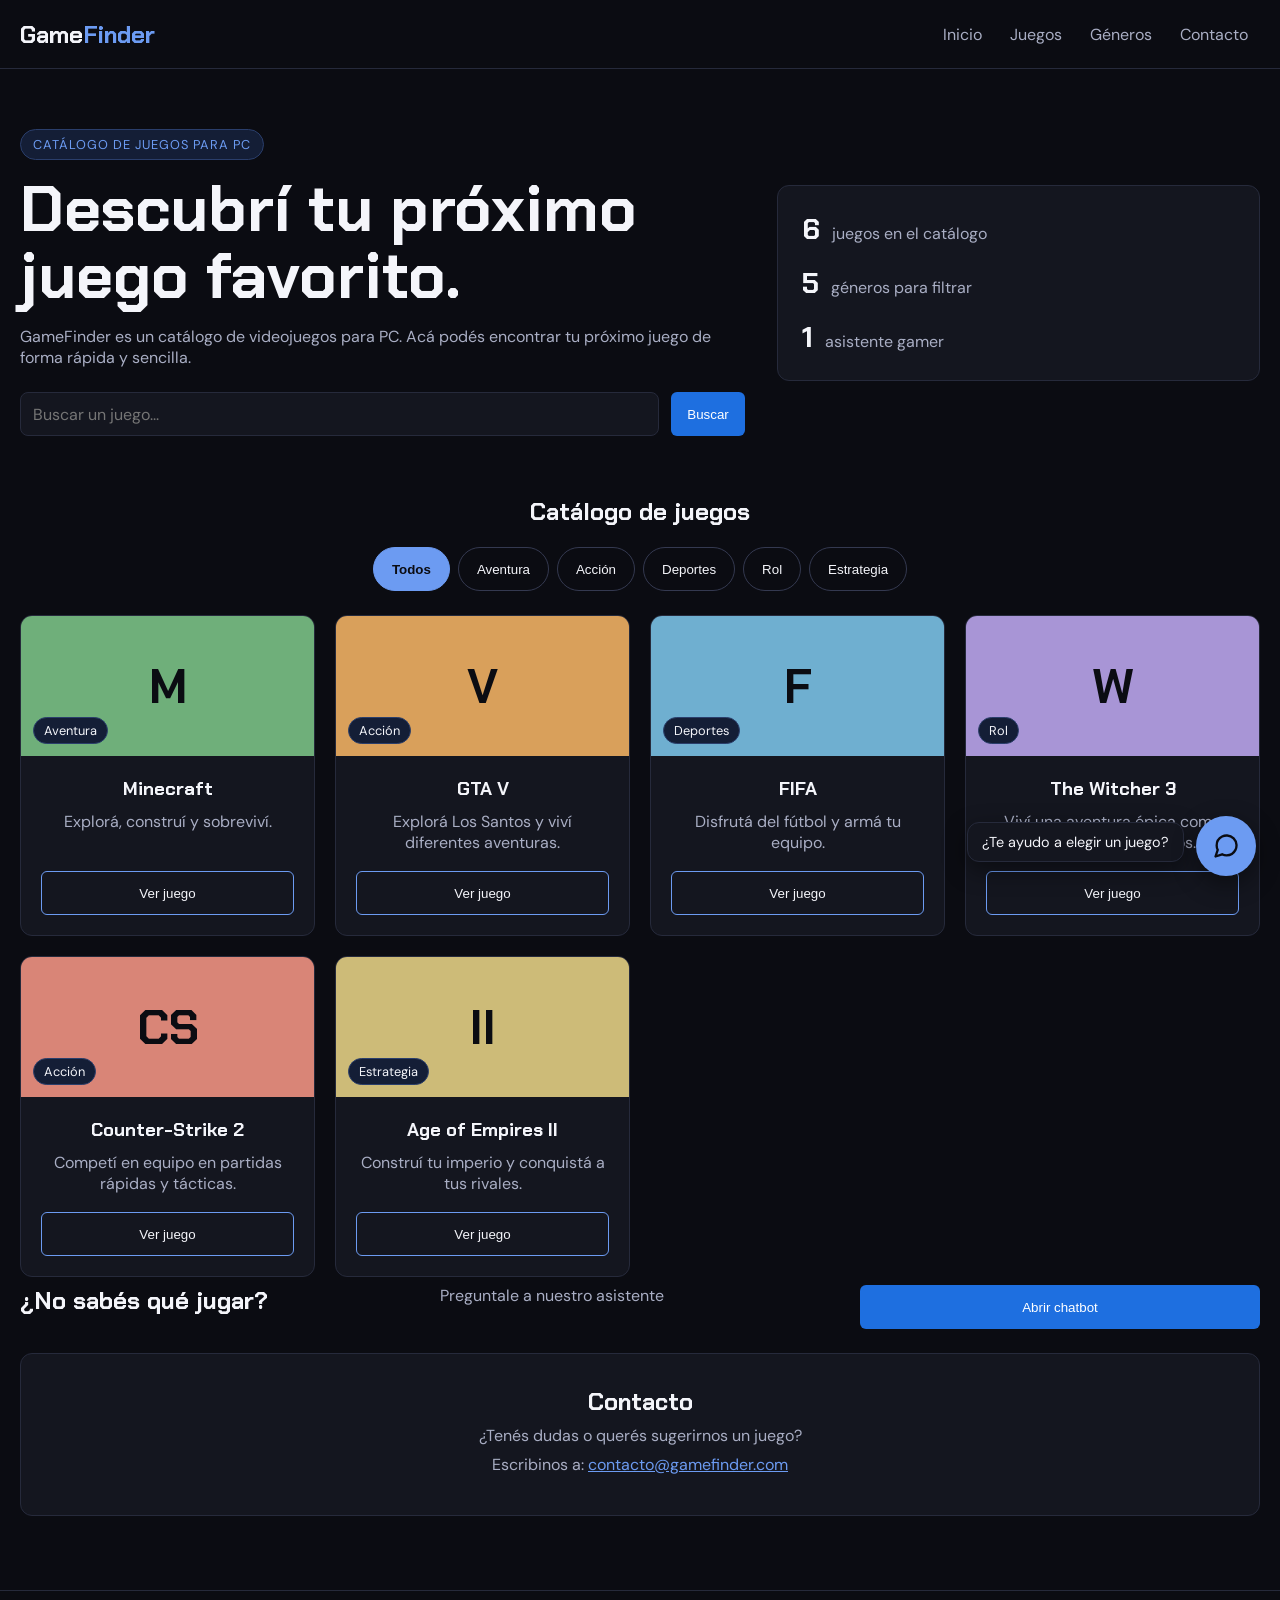
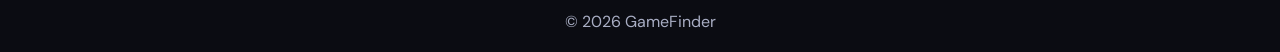
==== commit 4122234d: "style: muevo los filtros de género arriba del catálogo" ====
--- a/index.html
+++ b/index.html
@@ -47,6 +47,14 @@
             </aside>
         </section>
         <h2 id="catalogo">Catálogo de juegos</h2>
+        <div id="generos" role="group" aria-label="Filtrar por género">
+            <button class="activo">Todos</button>
+            <button>Aventura</button>
+            <button>Acción</button>
+            <button>Deportes</button>
+            <button>Rol</button>
+            <button>Estrategia</button>
+        </div>
 
         <section>
 
@@ -123,15 +131,6 @@
         </section>
         <p id="sin-resultados" hidden>No encontramos juegos con esa búsqueda.</p>
 
-        <div id="generos">
-            <h2>Géneros</h2>
-            <button class="activo">Todos</button>
-            <button>Aventura</button>
-            <button>Acción</button>
-            <button>Deportes</button>
-            <button>Rol</button>
-            <button>Estrategia</button>
-        </div>
         <section class="seccion-chat">
             <h2>¿No sabés qué jugar?</h2>
             <p>Preguntale a nuestro asistente</p>
--- a/style.css
+++ b/style.css
@@ -10,6 +10,8 @@
     --acento: #6C9BF2;
     --fondo-etiqueta: #141E36;
     --borde-etiqueta: #2A3E6B;
+    --fondo-encabezado: #171A25;
+    --en-linea: #5FBF8A;
     --fuente-titulos: 'Chakra Petch', sans-serif;
     --fuente-texto: 'DM Sans', sans-serif;
 }
@@ -200,13 +202,9 @@
     flex-wrap: wrap;
     gap: 8px;
     align-items: center;
-    margin: 8px 0 24px 0;
-    text-align: left;
-}
-
-#generos h2 {
-    flex-basis: 100%;
-    margin: 0 0 8px 0;
+    justify-content: center;
+    margin: 0 0 24px 0;
+    text-align: center;
 }
 
 #generos button {
@@ -346,6 +344,329 @@
     margin: 0 0 12px 0;
 }
 
+/* ===== Botón flotante del chat ===== */
+.chat-flotante {
+    position: fixed;
+    bottom: 24px;
+    right: 24px;
+    z-index: 100;
+    width: 60px;
+    height: 60px;
+    padding: 0;
+    border: none;
+    border-radius: 50%;
+    background-color: var(--acento);
+    color: var(--fondo);
+    display: flex;
+    align-items: center;
+    justify-content: center;
+    cursor: pointer;
+    box-shadow: 0 8px 24px rgba(0, 0, 0, 0.45);
+    transition: transform 0.15s;
+}
+
+.chat-flotante:hover {
+    transform: translateY(-2px);
+}
+
+.chat-flotante svg {
+    width: 28px;
+    height: 28px;
+}
+
+/* Muestra la X solo cuando el chat está abierto. */
+.chat-flotante .icono-cerrar {
+    display: none;
+}
+
+.chat-flotante[aria-expanded="true"] .icono-cerrar {
+    display: block;
+}
+
+.chat-flotante[aria-expanded="true"] .icono-chat {
+    display: none;
+}
+
+/* ===== Globito de invitación ===== */
+.chat-globito {
+    position: fixed;
+    bottom: 38px;
+    right: 96px;
+    z-index: 100;
+    background-color: var(--superficie);
+    border: 1px solid var(--borde);
+    border-radius: 12px;
+    padding: 10px 14px;
+    margin: 0;
+    font-size: 0.9rem;
+    white-space: nowrap;
+    box-shadow: 0 8px 24px rgba(0, 0, 0, 0.45);
+}
+
+/* ===== Ventana de chat ===== */
+.ventana-chat {
+    position: fixed;
+    bottom: 100px;
+    right: 24px;
+    z-index: 100;
+    width: 380px;
+    height: 560px;
+    max-height: calc(100dvh - 130px);
+    background-color: var(--superficie);
+    border: 1px solid var(--borde);
+    border-radius: 20px;
+    box-shadow: 0 20px 50px rgba(0, 0, 0, 0.55);
+    overflow: hidden;
+    display: flex;
+    flex-direction: column;
+    animation: chat-aparecer 0.2s ease-out;
+}
+
+.ventana-chat[hidden] {
+    display: none;
+}
+
+@keyframes chat-aparecer {
+    from {
+        opacity: 0;
+        transform: translateY(10px);
+    }
+
+    to {
+        opacity: 1;
+        transform: none;
+    }
+}
+
+/* Encabezado de la ventana. */
+.chat-encabezado {
+    display: flex;
+    align-items: center;
+    gap: 12px;
+    background-color: var(--fondo-encabezado);
+    border-bottom: 1px solid var(--borde);
+    padding: 12px 12px 12px 16px;
+}
+
+.chat-avatar {
+    width: 40px;
+    height: 40px;
+    flex-shrink: 0;
+    border-radius: 50%;
+    background-color: var(--acento);
+    color: var(--fondo);
+    font-family: var(--fuente-titulos);
+    font-weight: 700;
+    display: flex;
+    align-items: center;
+    justify-content: center;
+}
+
+.chat-quien {
+    flex: 1;
+}
+
+.chat-nombre {
+    font-family: var(--fuente-titulos);
+    font-weight: 700;
+    font-size: 0.95rem;
+    margin: 0;
+}
+
+.chat-estado {
+    display: flex;
+    align-items: center;
+    gap: 6px;
+    font-size: 0.8rem;
+    color: var(--texto-secundario);
+    margin: 0;
+}
+
+.chat-punto {
+    width: 8px;
+    height: 8px;
+    border-radius: 50%;
+    background-color: var(--en-linea);
+}
+
+.chat-cerrar {
+    width: 44px;
+    height: 44px;
+    min-height: 44px;
+    background-color: transparent;
+    color: var(--texto-secundario);
+    border-radius: 8px;
+    display: flex;
+    align-items: center;
+    justify-content: center;
+}
+
+.chat-cerrar:hover {
+    color: var(--texto);
+    background-color: var(--superficie-chat);
+}
+
+.chat-cerrar svg {
+    width: 20px;
+    height: 20px;
+}
+
+/* Zona de mensajes con scroll interno. */
+.chat-mensajes {
+    flex: 1;
+    overflow-y: auto;
+    display: flex;
+    flex-direction: column;
+    gap: 10px;
+    padding: 16px;
+}
+
+.ventana-chat .mensaje {
+    margin: 0;
+    padding: 10px 12px;
+    border-radius: 14px;
+    max-width: 82%;
+    font-size: 0.9rem;
+}
+
+.ventana-chat .mensaje.bot {
+    align-self: flex-start;
+    background-color: var(--superficie-chat);
+    color: var(--texto);
+    border-bottom-left-radius: 4px;
+}
+
+.ventana-chat .mensaje.user {
+    align-self: flex-end;
+    background-color: var(--acento);
+    color: var(--fondo);
+    border-bottom-right-radius: 4px;
+    max-width: 70%;
+}
+
+/* Puntitos de "escribiendo...". */
+.mensaje.escribiendo {
+    display: flex;
+    gap: 4px;
+    padding: 12px 14px;
+}
+
+.mensaje.escribiendo span {
+    width: 6px;
+    height: 6px;
+    border-radius: 50%;
+    background-color: var(--texto-secundario);
+    animation: punto-escribiendo 1s infinite;
+}
+
+.mensaje.escribiendo span:nth-child(2) {
+    animation-delay: 0.2s;
+}
+
+.mensaje.escribiendo span:nth-child(3) {
+    animation-delay: 0.4s;
+}
+
+@keyframes punto-escribiendo {
+    0%, 100% {
+        opacity: 0.3;
+    }
+
+    50% {
+        opacity: 1;
+    }
+}
+
+/* Tarjeta de recomendación dentro de la burbuja. */
+.mensaje.bot.tarjeta-juego {
+    padding: 0;
+    overflow: hidden;
+}
+
+.tarjeta-franja {
+    display: block;
+    height: 8px;
+}
+
+.tarjeta-nombre {
+    font-family: var(--fuente-titulos);
+    font-weight: 700;
+    margin: 12px 12px 4px;
+}
+
+.tarjeta-dato {
+    font-size: 0.85rem;
+    color: var(--texto-secundario);
+    margin: 0 12px 8px;
+}
+
+.tarjeta-link {
+    display: inline-block;
+    font-size: 0.85rem;
+    color: var(--acento);
+    margin: 0 12px 12px;
+}
+
+/* Respuestas rápidas. */
+.chat-rapidas {
+    display: flex;
+    flex-wrap: wrap;
+    gap: 8px;
+    padding: 0 16px 12px;
+}
+
+.chat-rapidas button {
+    background-color: transparent;
+    border: 1px solid var(--borde-boton);
+    color: var(--texto);
+    border-radius: 999px;
+    padding: 8px 14px;
+    min-height: 40px;
+    font-family: var(--fuente-texto);
+    font-size: 0.8rem;
+    cursor: pointer;
+}
+
+.chat-rapidas button:hover {
+    border-color: var(--acento);
+}
+
+/* Barra de escritura. */
+.chat-barra {
+    display: flex;
+    gap: 8px;
+    background-color: var(--fondo-encabezado);
+    border-top: 1px solid var(--borde);
+    padding: 12px;
+}
+
+.chat-barra input {
+    flex: 1;
+    height: 46px;
+    background-color: var(--fondo);
+    border: 1px solid var(--borde-boton);
+    color: var(--texto);
+}
+
+.chat-barra button {
+    width: 46px;
+    height: 46px;
+    min-height: 46px;
+    padding: 0;
+    background-color: transparent;
+    border: 1px solid var(--acento);
+    border-radius: 10px;
+    color: var(--acento);
+    display: flex;
+    align-items: center;
+    justify-content: center;
+}
+
+.chat-barra button svg {
+    width: 20px;
+    height: 20px;
+}
+
 /* ===== Contacto ===== */
 #contacto {
     background-color: var(--superficie);
@@ -444,6 +765,27 @@
     h2 {
         font-size: 1.4rem;
     }
+
+    /* Chat flotante a casi pantalla completa. */
+    .chat-globito {
+        display: none;
+    }
+
+    .chat-flotante {
+        bottom: 16px;
+        right: 16px;
+    }
+
+    .ventana-chat {
+        top: 12px;
+        right: 12px;
+        left: 12px;
+        bottom: auto;
+        width: auto;
+        height: calc(100vh - 24px);
+        height: calc(100dvh - 24px);
+        max-height: none;
+    }
 }
 
 /* Tablet: 481px a 991px (tarjetas en 2 columnas) */
@@ -467,4 +809,27 @@
     main {
         max-width: 1280px;
     }
+}
+
+/* ===== Movimiento reducido ===== */
+@media (prefers-reduced-motion: reduce) {
+    .ventana-chat {
+        animation: none;
+    }
+
+    .chat-flotante {
+        transition: none;
+    }
+
+    .chat-flotante:hover {
+        transform: none;
+    }
+
+    .mensaje.escribiendo span {
+        animation: none;
+    }
+
+    article:hover {
+        transform: none;
+    }
 }
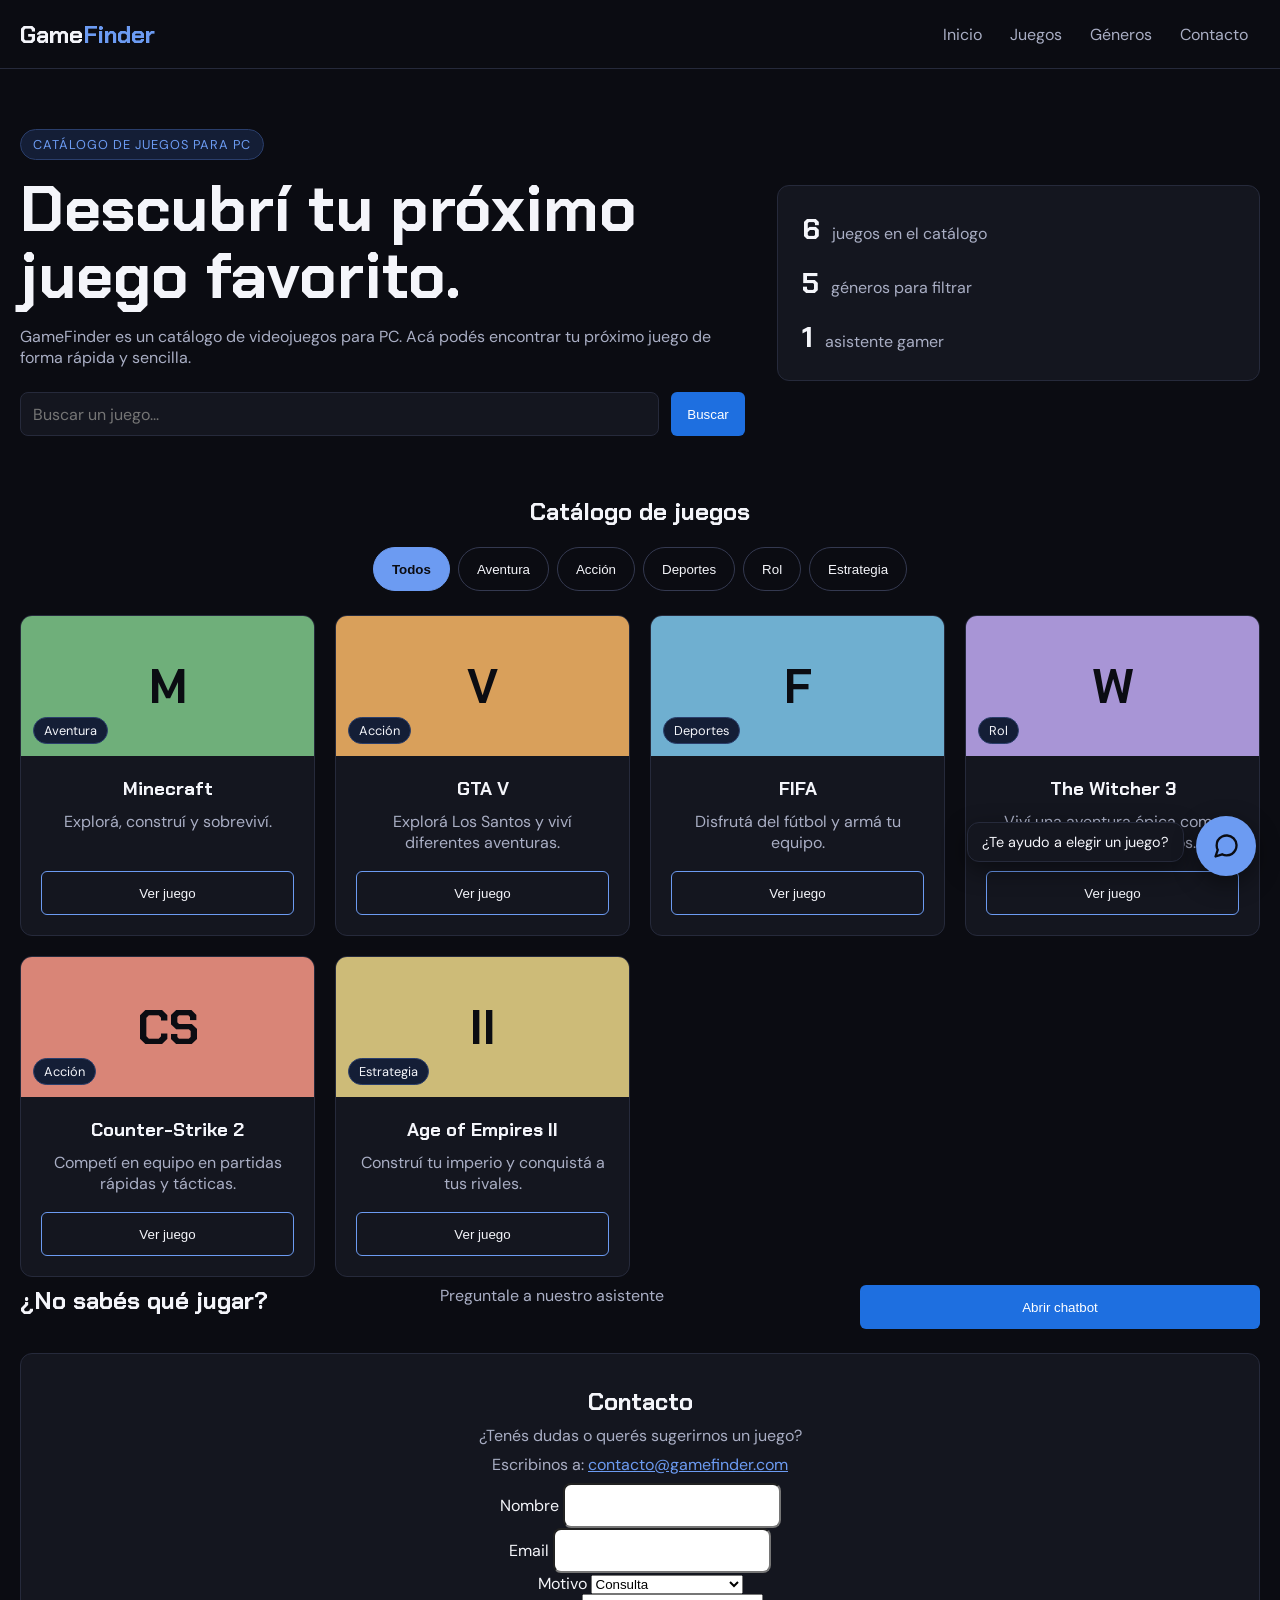
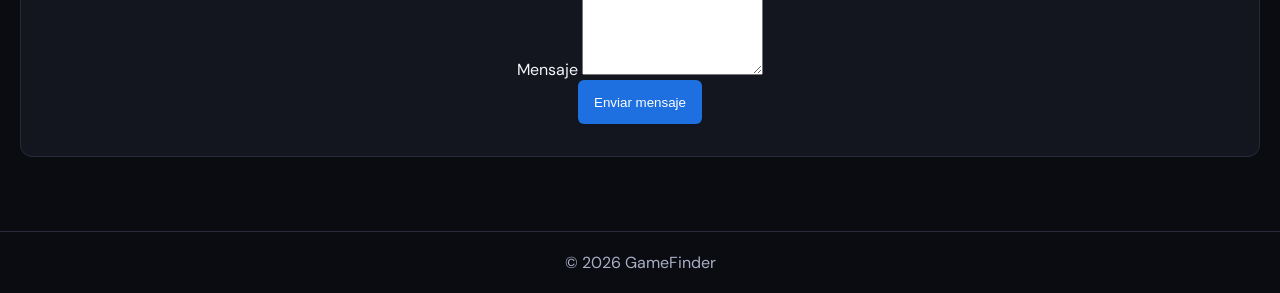
==== commit b8d56c39: "feat: estructura HTML del formulario de contacto" ====
--- a/index.html
+++ b/index.html
@@ -137,9 +137,40 @@
             <button type="button" id="boton-chatbot">Abrir chatbot</button>
         </section>
         <div id="contacto">
-            <h2>Contacto</h2>
-            <p>¿Tenés dudas o querés sugerirnos un juego?</p>
-            <p>Escribinos a: <a href="mailto:contacto@gamefinder.com">contacto@gamefinder.com</a></p>
+            <div class="contacto-info">
+                <h2>Contacto</h2>
+                <p>¿Tenés dudas o querés sugerirnos un juego?</p>
+                <p>Escribinos a: <a href="mailto:contacto@gamefinder.com">contacto@gamefinder.com</a></p>
+            </div>
+            <div class="contacto-tarjeta">
+                <form id="formulario-contacto" novalidate>
+                    <div class="campo">
+                        <label for="nombre">Nombre</label>
+                        <input type="text" id="nombre" name="nombre" autocomplete="name">
+                        <p class="error" id="error-nombre" hidden></p>
+                    </div>
+                    <div class="campo">
+                        <label for="email">Email</label>
+                        <input type="email" id="email" name="email" autocomplete="email">
+                        <p class="error" id="error-email" hidden></p>
+                    </div>
+                    <div class="campo">
+                        <label for="motivo">Motivo</label>
+                        <select id="motivo" name="motivo">
+                            <option value="consulta">Consulta</option>
+                            <option value="sugerencia">Sugerir un juego</option>
+                            <option value="problema">Reportar un problema</option>
+                        </select>
+                    </div>
+                    <div class="campo">
+                        <label for="mensaje">Mensaje</label>
+                        <textarea id="mensaje" name="mensaje" rows="5"></textarea>
+                        <p class="error" id="error-mensaje" hidden></p>
+                    </div>
+                    <button type="submit">Enviar mensaje</button>
+                </form>
+                <p class="exito" id="mensaje-exito" hidden></p>
+            </div>
         </div>
     </main>
 
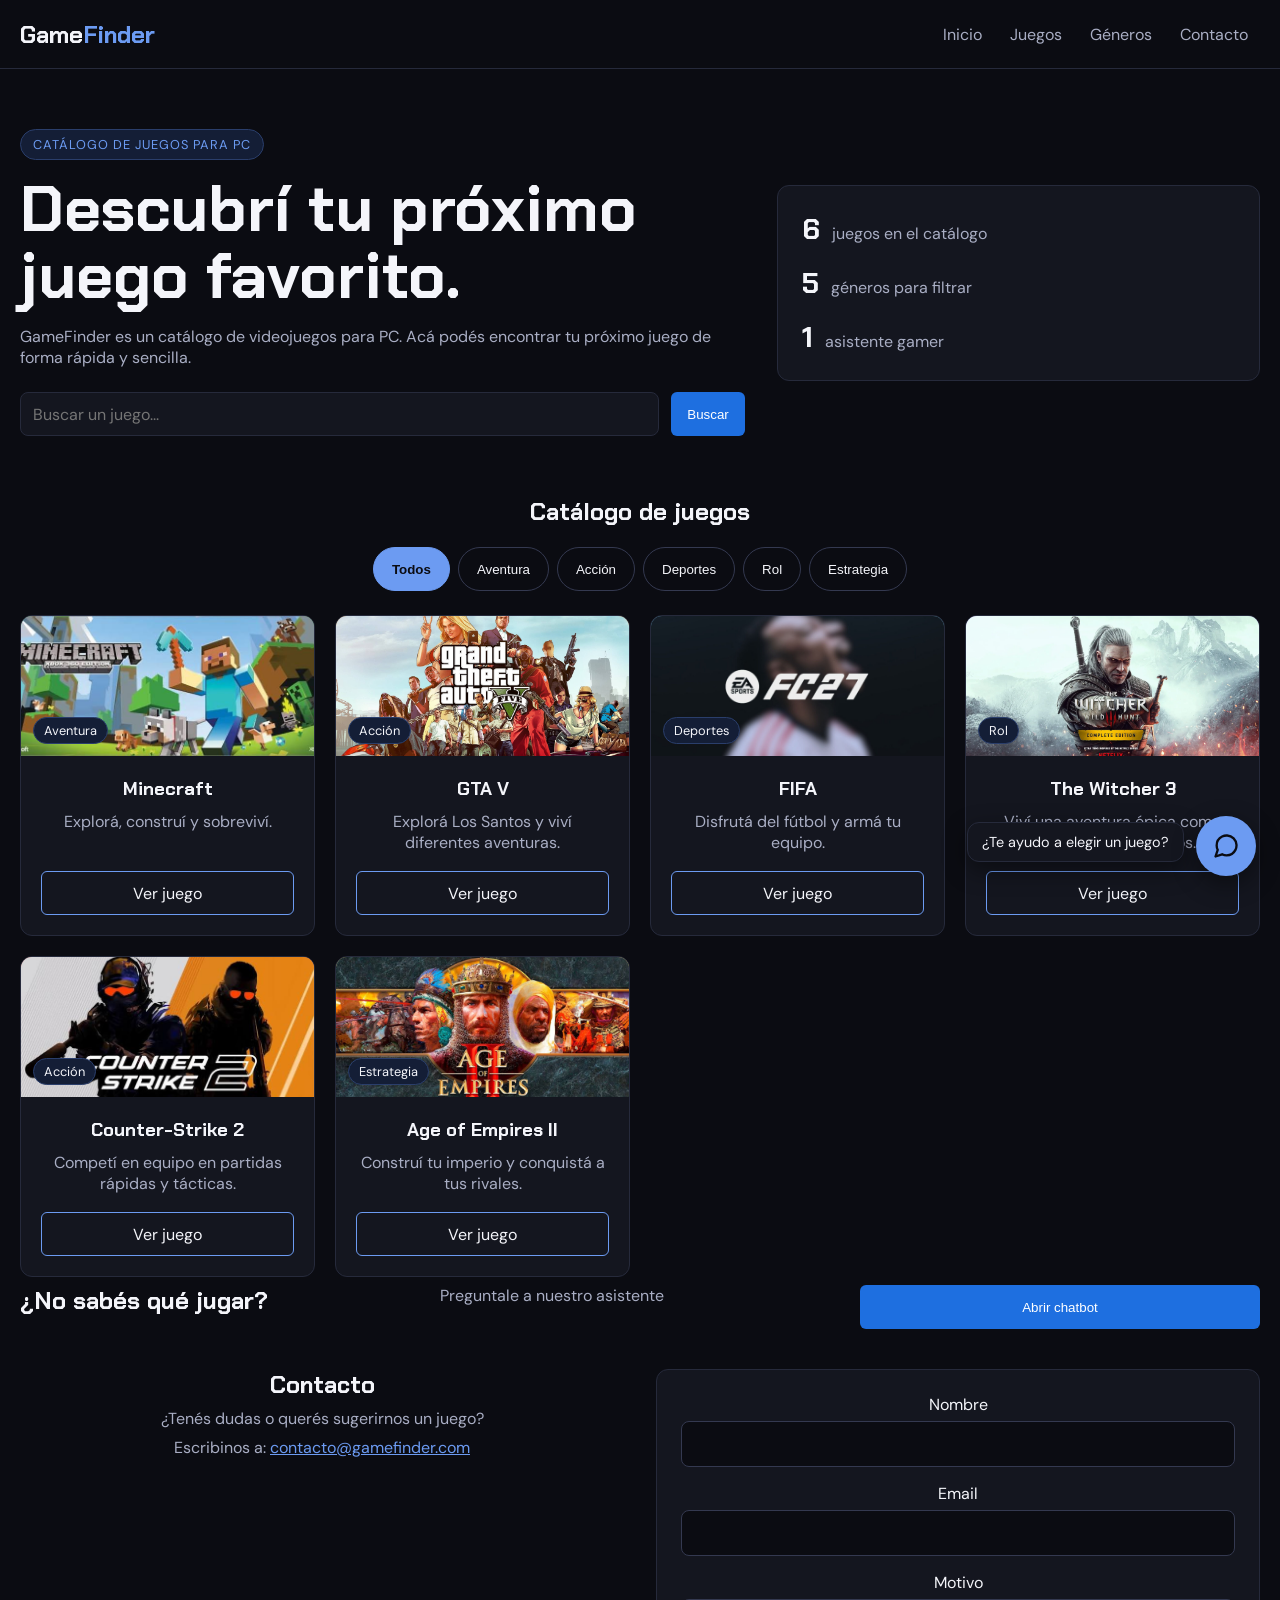
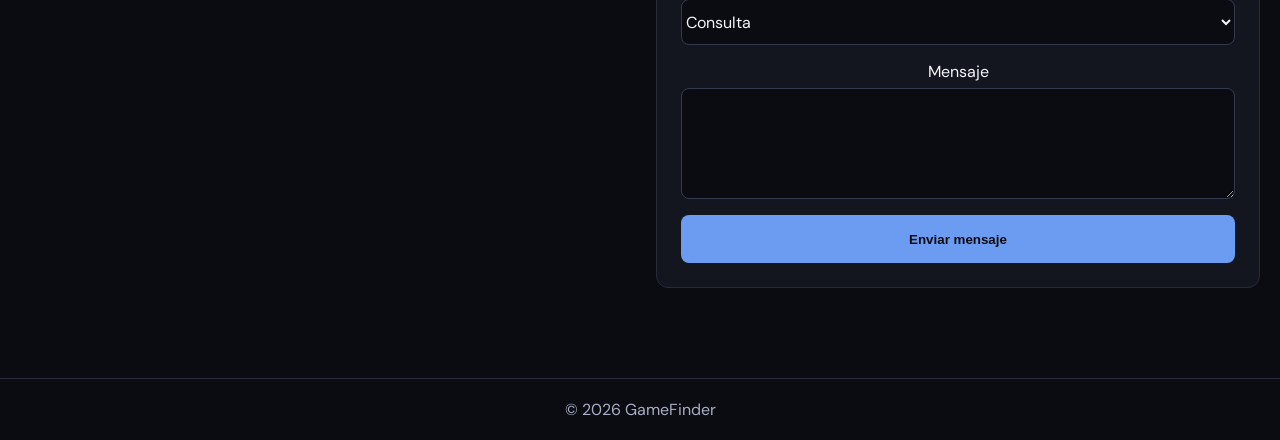
==== commit babbf577: "Agrego paginas de como se juega para cada juego" ====
--- a/index.html
+++ b/index.html
@@ -9,6 +9,7 @@
     <link rel="preconnect" href="https://fonts.gstatic.com" crossorigin>
     <link href="https://fonts.googleapis.com/css2?family=Chakra+Petch:wght@600;700&family=DM+Sans:wght@400;500;700&display=swap" rel="stylesheet">
     <link rel="stylesheet" href="style.css">
+    <link rel="stylesheet" href="juego.css">
 </head>
 
 <body>
@@ -60,72 +61,78 @@
 
             <article data-genero="aventura">
                 <div class="portada-juego" style="--color-portada: #6FAF7A;">
+                    <img src="img/minecraft.jpg" alt="Portada de Minecraft">
                     <span class="inicial" aria-hidden="true">M</span>
                     <span class="etiqueta-genero">Aventura</span>
                 </div>
                 <div class="cuerpo-tarjeta">
                     <h3>Minecraft</h3>
                     <p>Explorá, construí y sobreviví.</p>
-                    <button>Ver juego</button>
-                </div>
-            </article>
-
-            <article data-genero="accion">
-                <div class="portada-juego" style="--color-portada: #D9A05B;">
-                    <span class="inicial" aria-hidden="true">V</span>
-                    <span class="etiqueta-genero">Acción</span>
-                </div>
-                <div class="cuerpo-tarjeta">
-                    <h3>GTA V</h3>
-                    <p>Explorá Los Santos y viví diferentes aventuras.</p>
-                    <button>Ver juego</button>
-                </div>
-            </article>
-
-            <article data-genero="deportes">
-                <div class="portada-juego" style="--color-portada: #6FAFD0;">
-                    <span class="inicial" aria-hidden="true">F</span>
-                    <span class="etiqueta-genero">Deportes</span>
-                </div>
-                <div class="cuerpo-tarjeta">
-                    <h3>FIFA</h3>
-                    <p>Disfrutá del fútbol y armá tu equipo.</p>
-                    <button>Ver juego</button>
-                </div>
-            </article>
+                    <a class="boton-ver" href="minecraft.html">Ver juego</a>
+                </div>
+            </article>
+
+                            <article data-genero="accion">
+                    <div class="portada-juego" style="--color-portada: #D9A05B;">
+                        <img src="img/GTA-V.jpg" alt="Portada de GTA V">
+                        <span class="inicial" aria-hidden="true">V</span>
+                        <span class="etiqueta-genero">Acción</span>
+                    </div>
+                    <div class="cuerpo-tarjeta">
+                        <h3>GTA V</h3>
+                        <p>Explorá Los Santos y viví diferentes aventuras.</p>
+                        <a class="boton-ver" href="gta-v.html">Ver juego</a>
+                    </div>
+                </article>
+
+                            <article data-genero="deportes">
+                    <div class="portada-juego" style="--color-portada: #6FAFD0;">
+                        <img src="img/fifa.jpg" alt="Portada de FIFA">
+                        <span class="inicial" aria-hidden="true">F</span>
+                        <span class="etiqueta-genero">Deportes</span>
+                    </div>
+                    <div class="cuerpo-tarjeta">
+                        <h3>FIFA</h3>
+                        <p>Disfrutá del fútbol y armá tu equipo.</p>
+                        <a class="boton-ver" href="fifa.html">Ver juego</a>
+                    </div>
+                </article>
             <article data-genero="rol">
                 <div class="portada-juego" style="--color-portada: #A895D6;">
+                    <img src="img/The-Witcher-3.jpg" alt="Portada de The Witcher 3">
                     <span class="inicial" aria-hidden="true">W</span>
                     <span class="etiqueta-genero">Rol</span>
                 </div>
                 <div class="cuerpo-tarjeta">
                     <h3>The Witcher 3</h3>
                     <p>Viví una aventura épica como cazador de monstruos.</p>
-                    <button>Ver juego</button>
+                    <a class="boton-ver" href="the-witcher-3.html">Ver juego</a>
                 </div>
             </article>
 
             <article data-genero="accion">
                 <div class="portada-juego" style="--color-portada: #D98577;">
+                    <img src="img/conter-strike.jpg" alt="Portada de Counter-Strike 2">
                     <span class="inicial" aria-hidden="true">CS</span>
                     <span class="etiqueta-genero">Acción</span>
                 </div>
                 <div class="cuerpo-tarjeta">
                     <h3>Counter-Strike 2</h3>
                     <p>Competí en equipo en partidas rápidas y tácticas.</p>
-                    <button>Ver juego</button>
+                    <a class="boton-ver" href="counter-strike-2.html">Ver juego</a>
                 </div>
             </article>
 
             <article data-genero="estrategia">
                 <div class="portada-juego" style="--color-portada: #CDBB78;">
+                    <img src="img/age.jpg" alt="Portada de Age of Empires II">
                     <span class="inicial" aria-hidden="true">II</span>
                     <span class="etiqueta-genero">Estrategia</span>
                 </div>
                 <div class="cuerpo-tarjeta">
                     <h3>Age of Empires II</h3>
                     <p>Construí tu imperio y conquistá a tus rivales.</p>
-                    <button>Ver juego</button>
+                    <a class="boton-ver" href="age-of-empires-2.html">Ver juego</a>
                 </div>
             </article>
         </section>
--- a/style.css
+++ b/style.css
@@ -669,24 +669,82 @@
 
 /* ===== Contacto ===== */
 #contacto {
+    display: grid;
+    grid-template-columns: 1fr 1fr;
+    gap: 32px;
+    align-items: start;
+    padding: 16px 0;
+    margin: 8px 0 24px 0;
+}
+
+#contacto h2 {
+    margin: 0 0 8px 0;
+}
+
+#contacto p {
+    color: var(--texto-secundario);
+    margin: 8px 0;
+}
+
+#contacto a {
+    color: var(--acento);
+}
+
+.contacto-tarjeta {
     background-color: var(--superficie);
     border: 1px solid var(--borde);
     border-radius: 12px;
-    padding: 32px 24px;
-    margin: 8px 0 24px 0;
-}
-
-#contacto h2 {
-    margin: 0 0 8px 0;
-}
-
-#contacto p {
-    color: var(--texto-secundario);
-    margin: 8px 0;
-}
-
-#contacto a {
-    color: var(--acento);
+    padding: 24px;
+}
+
+.campo {
+    display: grid;
+    gap: 6px;
+    margin-bottom: 16px;
+}
+
+.campo input,
+.campo select,
+.campo textarea {
+    width: 100%;
+    min-height: 46px;
+    background-color: var(--fondo);
+    border: 1px solid var(--borde-boton);
+    color: var(--texto);
+    border-radius: 8px;
+    font: inherit;
+}
+
+.campo textarea {
+    resize: vertical;
+}
+
+.campo input:focus,
+.campo select:focus,
+.campo textarea:focus {
+    border-color: var(--acento);
+    outline: 2px solid var(--acento);
+    outline-offset: 1px;
+}
+
+#formulario-contacto button[type="submit"] {
+    width: 100%;
+    min-height: 48px;
+    background-color: var(--acento);
+    color: var(--fondo);
+    font-weight: 700;
+    border-radius: 8px;
+}
+
+#contacto .error {
+    color: #D98577;
+    font-size: 0.85rem;
+    margin: 0;
+}
+
+#contacto .exito {
+    color: var(--en-linea);
+    margin: 16px 0 0 0;
 }
 
 /* ===== Pie de página ===== */
@@ -759,7 +817,13 @@
     }
 
     #contacto {
-        padding: 24px 18px;
+        grid-template-columns: 1fr;
+        gap: 24px;
+        padding: 8px 0;
+    }
+
+    .contacto-tarjeta {
+        padding: 20px;
     }
 
     h2 {
@@ -832,4 +896,22 @@
     article:hover {
         transform: none;
     }
+}
+
+/* Imágenes de las portadas */
+.portada-juego {
+    position: relative;
+    overflow: hidden;
+}
+
+.portada-juego img {
+    position: absolute;
+    inset: 0;
+    width: 100%;
+    height: 100%;
+    object-fit: cover;
+}
+
+.portada-juego:has(img) .inicial {
+    display: none;
 }
--- a/juego.css
+++ b/juego.css
@@ -0,0 +1,19 @@
+/* ===== Páginas de cada juego ===== */
+.pagina-juego { max-width: 760px; margin: 0 auto; text-align: left; padding: 16px 0 8px; }
+.portada-juego.grande { min-height: 260px; border-radius: 12px; }
+.portada-juego.grande .inicial { font-size: 5rem; }
+.titulo-juego { font-size: clamp(2rem, 5vw, 3rem); margin: 24px 0 8px; }
+.intro-juego { color: var(--texto-secundario); font-size: 1.1rem; margin: 0 0 24px; }
+.bloque { background-color: var(--superficie); border: 1px solid var(--borde); border-radius: 12px; padding: 20px 24px; margin-bottom: 16px; }
+.bloque h2 { margin: 0 0 12px; font-size: 1.3rem; }
+.bloque ol, .bloque ul { margin: 0; padding-left: 20px; color: var(--texto-secundario); line-height: 1.6; }
+.bloque li { margin-bottom: 6px; }
+.bloque strong { color: var(--texto); }
+.bloque p { color: var(--texto-secundario); margin: 0 0 8px; }
+
+/* Links con forma de botón */
+.boton-ver, .boton-volver { display: inline-flex; align-items: center; justify-content: center; min-height: 44px; padding: 10px 16px; border-radius: 6px; text-decoration: none; }
+.boton-ver { border: 1px solid var(--acento); color: var(--texto); }
+.boton-ver:hover { background-color: var(--acento); color: #0B0C12; }
+.boton-volver { background-color: var(--acento); color: var(--fondo); font-weight: 700; margin-top: 8px; }
+.boton-volver:hover { background-color: #4da3ff; }
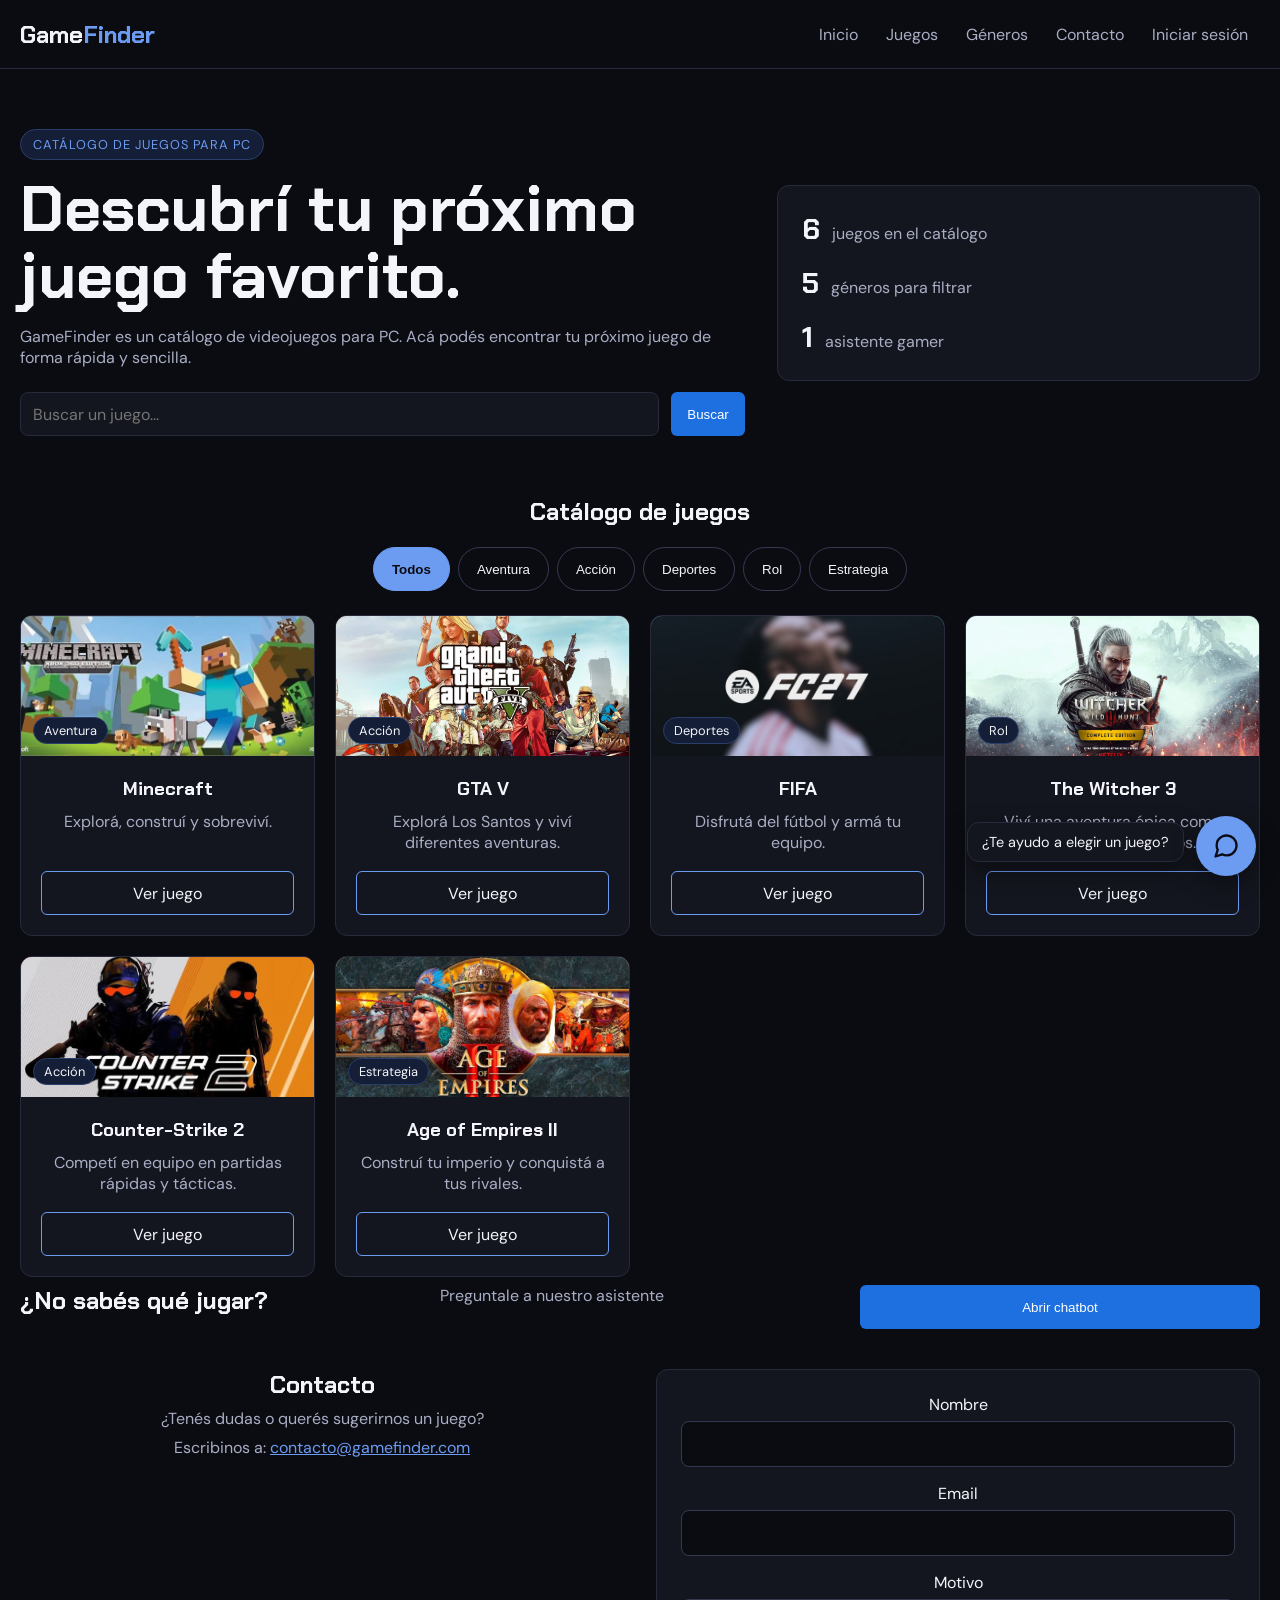
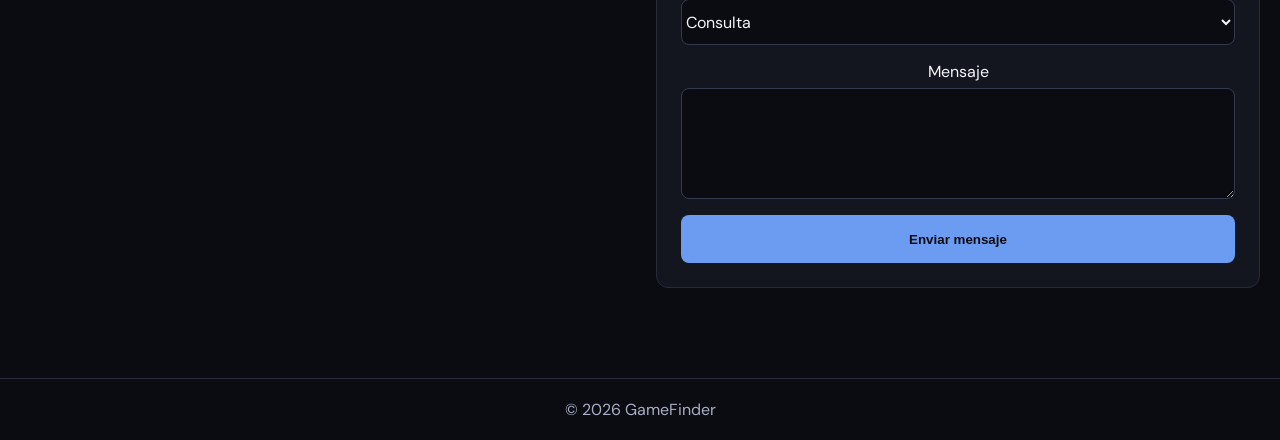
==== commit e8bc6e2c: "Agrego login y admin para editar juegos" ====
--- a/index.html
+++ b/index.html
@@ -22,6 +22,7 @@
                 <a href="#catalogo">Juegos</a>
                 <a href="#generos">Géneros</a>
                 <a href="#contacto">Contacto</a>
+                <a href="login.html">Iniciar sesión</a>
             </nav>
         </div>
     </header>
